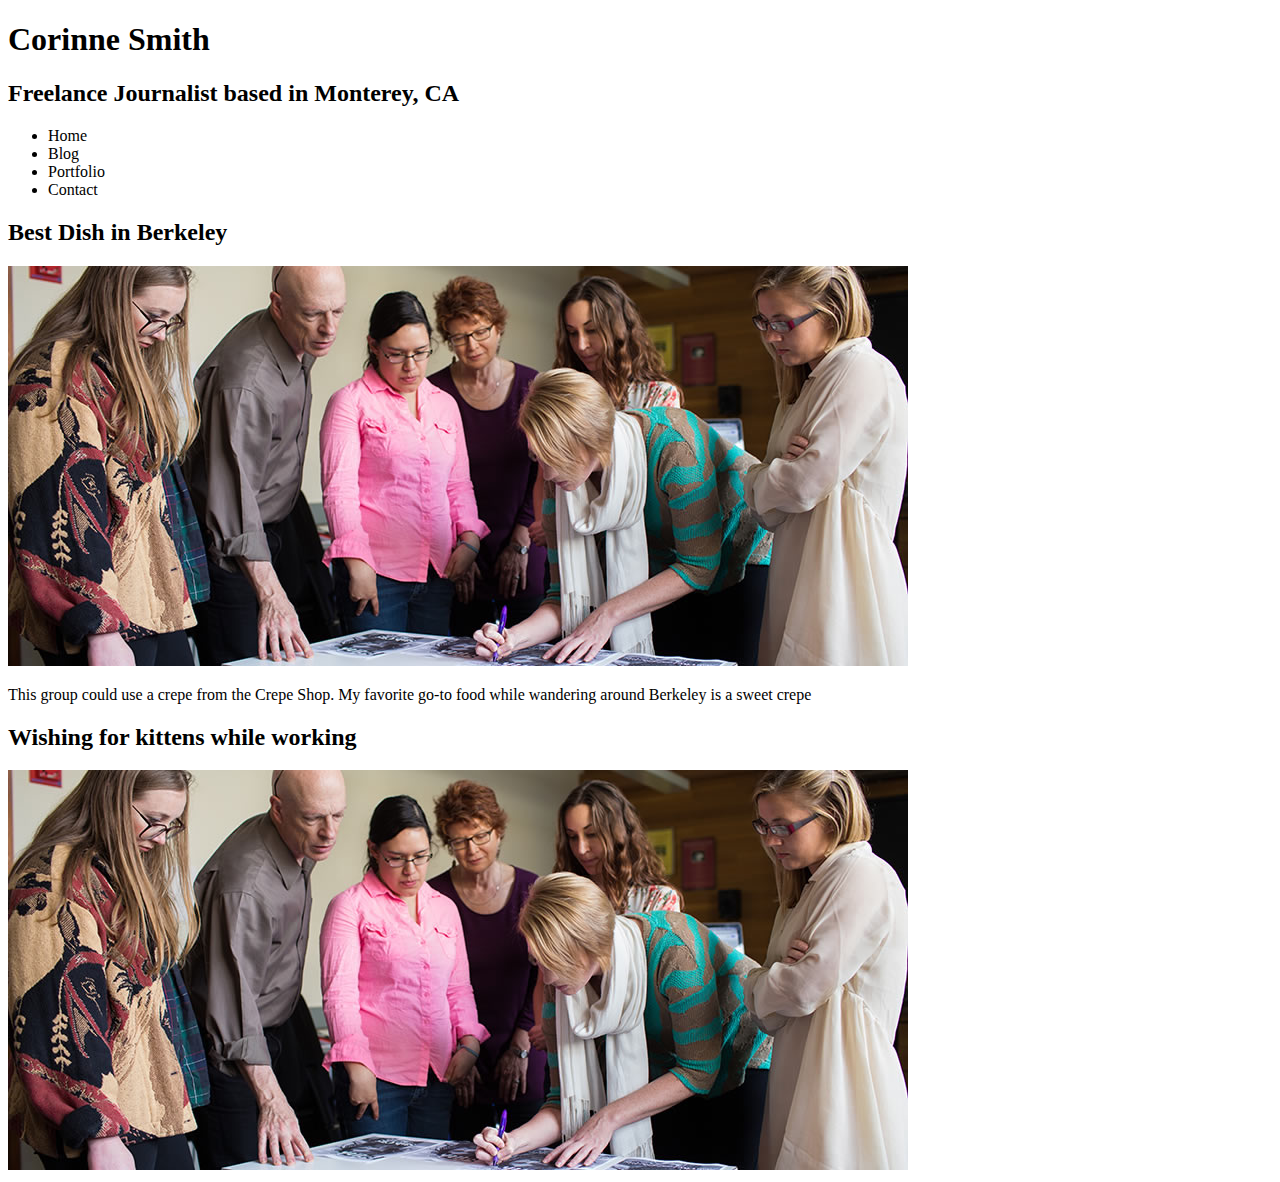
==== Index.html @ bba83484 "New project" ====
<!DOCTYPE html>
<html>
<head>
    <title> My First Webpage</title>
    <link rel="stylesheet" href="css/simple-blog.css"/>
    
    </head>
    <body>
        <header>
            <h1>Corinne Smith</h1>
            <h2> Freelance Journalist based in Monterey, CA</h2>
        </header>
        
        <nav>
            <ul>
                <li>Home</li>
                <li>Blog</li>
                <li> Portfolio</li>
                <li>Contact</li>
            </ul>
        </nav>
        
        <article>
            <h2>Best Dish in Berkeley </h2>
        <img src="people-working.jpg" alt="A picture of people working" />    
            
        <p>This group could use a crepe from the Crepe Shop. My favorite go-to food while wandering around Berkeley is a sweet crepe </p>
        </article>
        
        <article>
            <h2>Wishing for kittens while working</h2>
            <img src="people-working.jpg" />
            
        
        </article>
        

    </body>

</html>
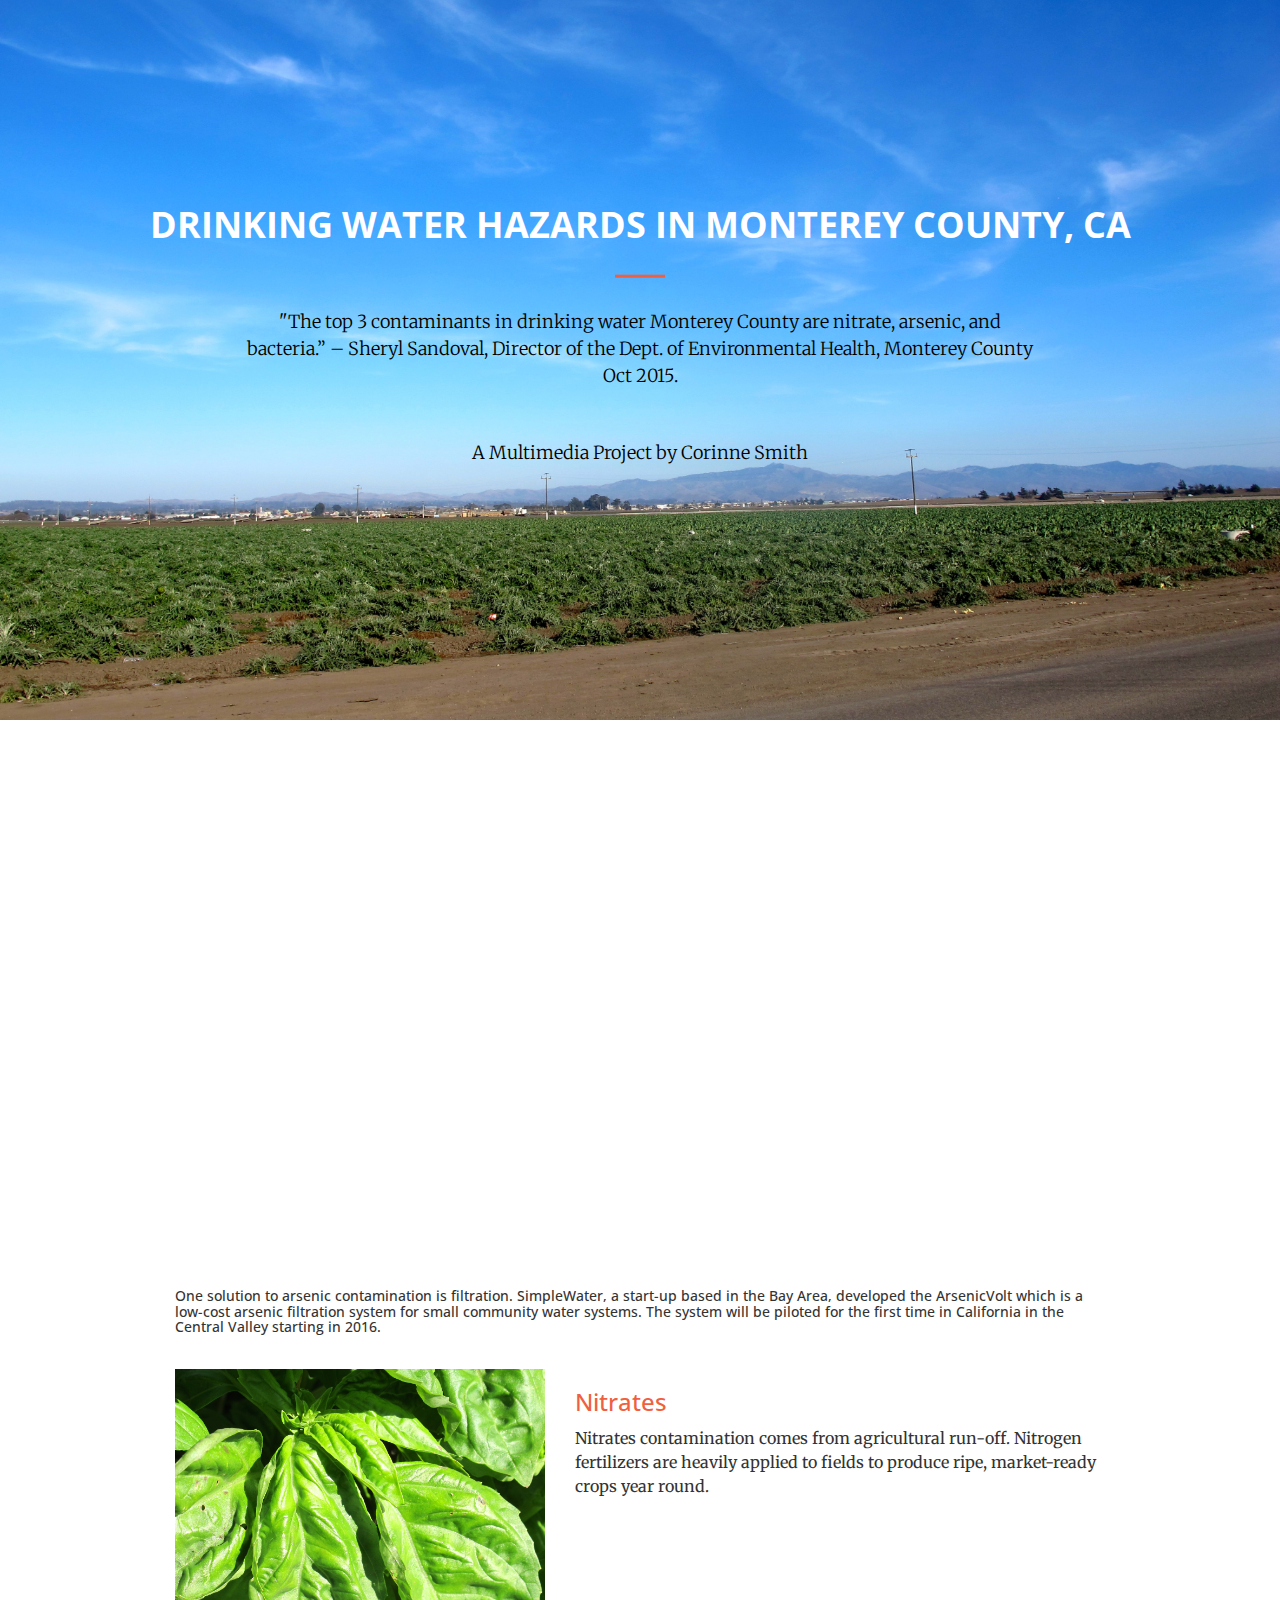
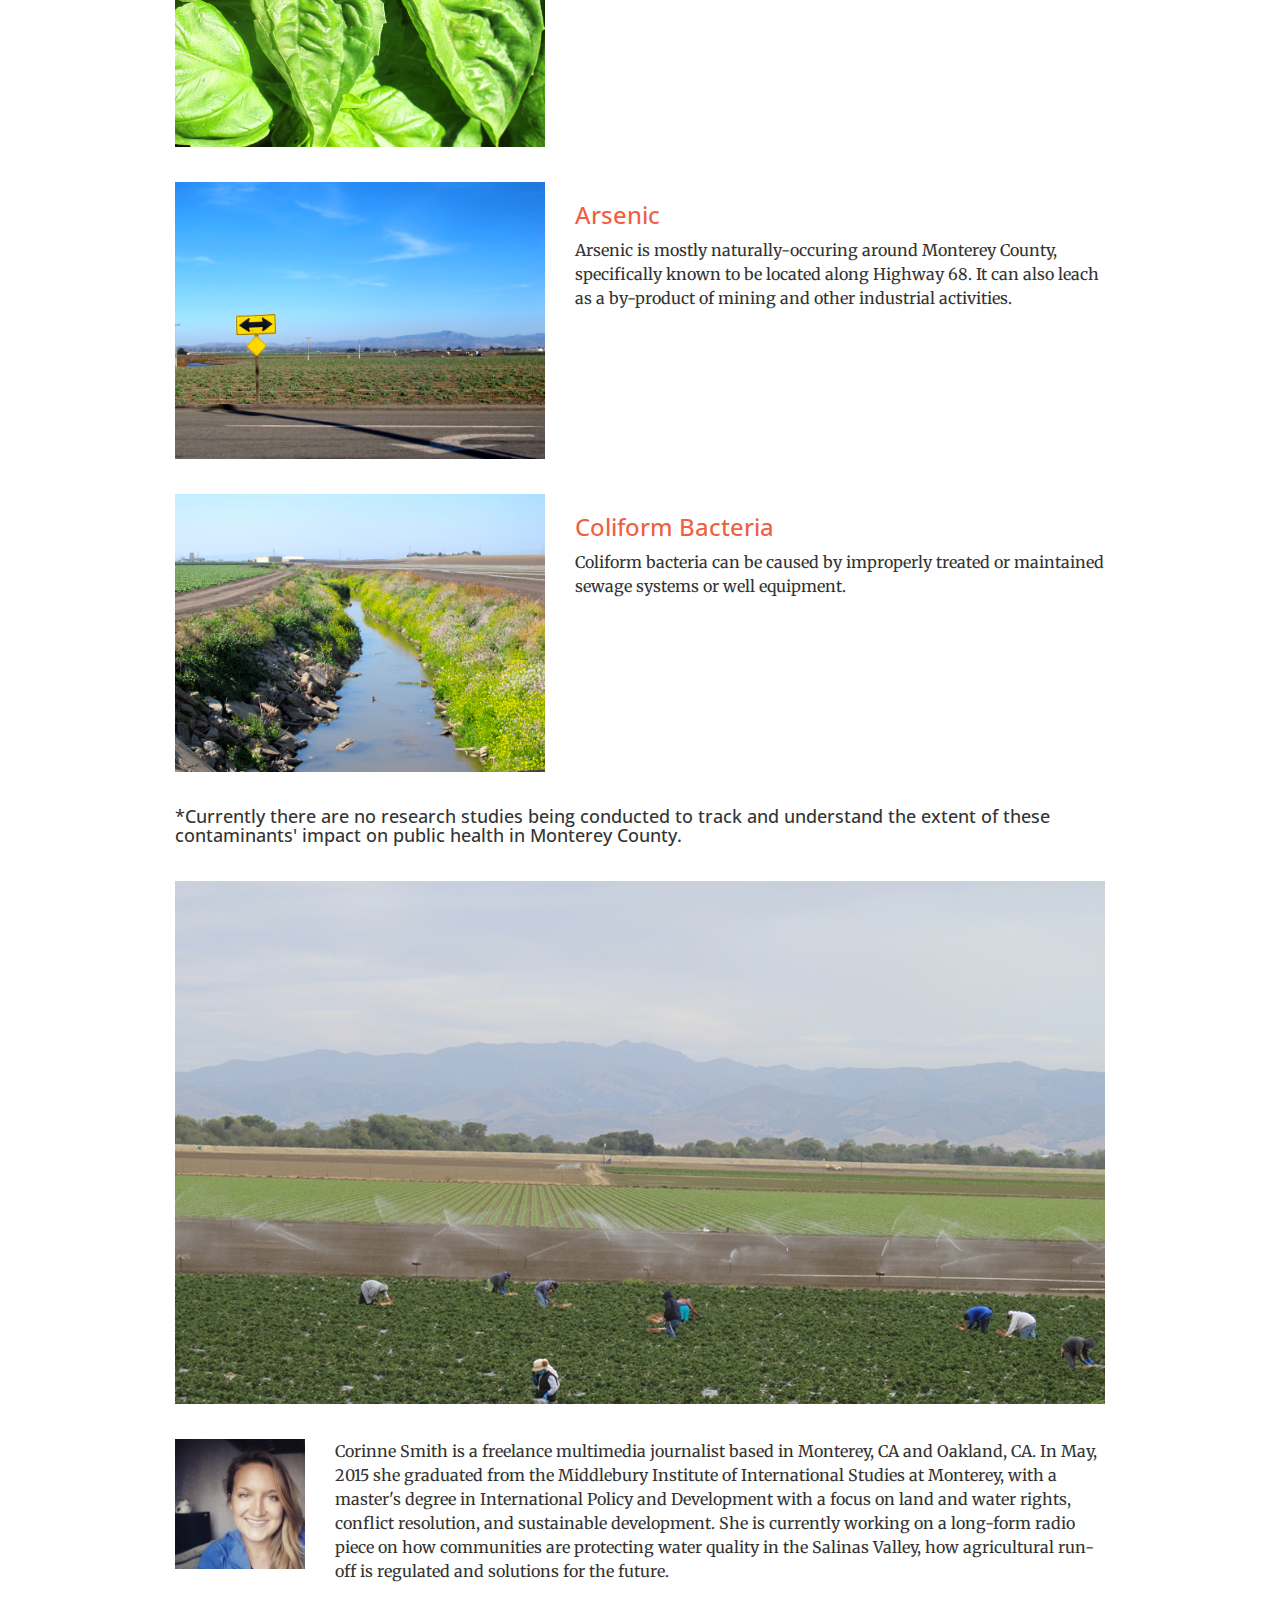
==== commit 27da13a7: "Drinking Water Project" ====
--- a/Index.html
+++ b/Index.html
@@ -1,40 +1,166 @@
 <!DOCTYPE html>
-<html>
+<html lang="en">
+
 <head>
-    <title> My First Webpage</title>
-    <link rel="stylesheet" href="css/simple-blog.css"/>
+
+    <meta charset="utf-8">
+    <meta http-equiv="X-UA-Compatible" content="IE=edge">
+    <meta name="viewport" content="width=device-width, initial-scale=1">
+    <meta name="description" content="">
+    <meta name="author" content="">
+
+    <title>Berkeley AMI Portfolio </title>
+
+    <!-- Bootstrap Core CSS -->
+    <link rel="stylesheet" href="css/bootstrap.min.css" type="text/css">
+
+    <!-- Custom Fonts -->
+    <link href='http://fonts.googleapis.com/css?family=Open+Sans:300italic,400italic,600italic,700italic,800italic,400,300,600,700,800' rel='stylesheet' type='text/css'>
+    <link href='http://fonts.googleapis.com/css?family=Merriweather:400,300,300italic,400italic,700,700italic,900,900italic' rel='stylesheet' type='text/css'>
+    <link rel="stylesheet" href="css/creative.css" type="text/css">
+
+    <style>
+        /* Your own custom CSS goes here */
+
+        header{
+            background-image: url(img/frontpagefields.JPG);  /* giant background image */
+        }
+
+        hr {
+            max-width: 50px;
+            border-color: #f05f40;
+            border-width: 3px;
+        }
+
+        .header-content-inner h1,
+        .header-content-inner p{
+            color: #fff;
+            opacity: 1;
+        }
+        .header-content-inner p{
+            color:black;
+            
+        }
+
+    </style>
+
+</head>
+
+<body>
+
+    <header>
+        <div class="header-content">
+            <div class="header-content-inner">
+                <h1>Drinking Water Hazards in Monterey County, CA</h1>
+                <hr>
+                <p>"The top 3 contaminants in drinking water Monterey County are nitrate, arsenic, and bacteria.”  – Sheryl Sandoval, Director of the Dept. of Environmental Health, Monterey County Oct 2015.</p>
+                
+    <p> A Multimedia Project by Corinne Smith </p>
+            </div>
+        </div>
+    </header>
+
+
+    <div class="container">
+
+        <!-- Project One -->
+         <div class="row">
+            <div class="col-md-12">
+                
+                 <div class="embed-responsive embed-responsive-16by9">
+                
+    <iframe width="700" height="450" src="https://www.youtube.com/embed/wsVoCRD67_8" frameborder="0" allowfullscreen></iframe>
+                </div>
+            
+<h5>One solution to arsenic contamination is filtration. SimpleWater, a start-up based in the Bay Area, developed the ArsenicVolt which is a low-cost arsenic filtration system for small community water systems. The system will be piloted for the first time in California in the Central Valley starting in 2016.</h5>                                                        
+
+        <!-- Nitrates -->
+        <div class="row">
+            <div class="col-sm-5">
+                    <!-- Embed Code Goes Below Here -->
+      
+                    <img class="img-responsive" src="img/leafynitrates.jpg" alt="">
+
+                    <!-- Embed Code Goes Above Here -->
+            </div>
+            <div class="col-md-7">
+                <h3><a href="Nitrates.html">Nitrates</a></h3>
+                
+                <p>Nitrates contamination comes from agricultural run-off. Nitrogen fertilizers are heavily applied to fields to produce ripe, market-ready crops year round. </p>
+            </div>
+        </div>
+
+<!-- Arsenic -->
+                                  
+        <div class="row">
+            <div class="col-sm-5">
     
-    </head>
-    <body>
-        <header>
-            <h1>Corinne Smith</h1>
-            <h2> Freelance Journalist based in Monterey, CA</h2>
-        </header>
+        <!-- Embed Code Goes Below Here -->
+      
+                    <img class="img-responsive" src="img/arsenic.JPG" alt="">
+
+                    <!-- Embed Code Goes Above Here -->
+            </div>
+            <div class="col-md-7">
+                                  
+                <h3><a href="Arsenic.html">Arsenic</a></h3>
+           
+                <p>Arsenic is mostly naturally-occuring around Monterey County, specifically known to be located along Highway 68. It can also leach as a by-product of mining and other industrial activities.</p>
+            </div>
+        </div>
+
+  <!-- Bacteria -->
+                                  
+        <div class="row">
+            <div class="col-sm-5">
+                    <!-- Embed Code Goes Below Here -->
+      
+                    <img class="img-responsive" src="img/canal.JPG" alt="">
+
+     <!-- Embed Code Goes Above Here -->
+                                                                                        
+            </div>
         
-        <nav>
-            <ul>
-                <li>Home</li>
-                <li>Blog</li>
-                <li> Portfolio</li>
-                <li>Contact</li>
-            </ul>
-        </nav>
+            <div class="col-md-7">
+                <h3><a href="Bacteria.html">Coliform Bacteria</a></h3>
+             
+                <p>Coliform bacteria can be caused by improperly treated or maintained sewage systems or well equipment.</p>
+            </div>
+                </div>
+                
+<h4> *Currently there are no research studies being conducted to track and understand the extent of these contaminants' impact on public health in Monterey County.</h4>                
+                
+    <div class="row">
+            <div class="col-md-12">
+                <div class="embed-responsive embed-responsive-16by9">
+                    <img src="img/Salinas-Valley-agriculture-May-2014-10.jpg">
+            
+    </div>
+                                                                                    </div>
+                                                                                        </div>
+
+                
+<div class="row">
+            <div class="col-sm-2">
+                    <!-- Embed Code Goes Below Here -->
+      
+                    <img class="img-responsive" src="img/cgs.jpg" alt="">
+
+     <!-- Embed Code Goes Above Here -->
+                                                                                        
+            </div>
         
-        <article>
-            <h2>Best Dish in Berkeley </h2>
-        <img src="people-working.jpg" alt="A picture of people working" />    
-            
-        <p>This group could use a crepe from the Crepe Shop. My favorite go-to food while wandering around Berkeley is a sweet crepe </p>
-        </article>
-        
-        <article>
-            <h2>Wishing for kittens while working</h2>
-            <img src="people-working.jpg" />
-            
-        
-        </article>
-        
+            <div class="col-sm-10">
+                
+                <p>Corinne Smith is a freelance multimedia journalist based in Monterey, CA and Oakland, CA. In May, 2015 she graduated from the Middlebury Institute of International Studies at Monterey, with a master's degree in International Policy and Development with a focus on land and water rights, conflict resolution, and sustainable development. She is currently working on a long-form radio piece on how communities are protecting water quality in the Salinas Valley, how agricultural run-off is regulated and solutions for the future.    </p>
+            </div>
+                </div>
 
-    </body>
 
-</html>+
+
+
+
+</body>
+
+</html>
--- a/css/creative.css
+++ b/css/creative.css
@@ -0,0 +1,484 @@
+/*!
+ * Start Bootstrap - Creative Bootstrap Theme (http://startbootstrap.com)
+ * Code licensed under the Apache License v2.0.
+ * For details, see http://www.apache.org/licenses/LICENSE-2.0.
+ */
+
+html,
+body {
+    width: 100%;
+    height: 100%;
+}
+
+body {
+    font-family: Merriweather,'Helvetica Neue',Arial,sans-serif;
+}
+
+hr {
+    max-width: 50px;
+    border-color: #f05f40;
+    border-width: 3px;
+}
+
+hr.light {
+    border-color: #fff;
+}
+
+a {
+    color: #f05f40;
+    -webkit-transition: all .35s;
+    -moz-transition: all .35s;
+    transition: all .35s;
+}
+
+a:hover,
+a:focus {
+    color: #eb3812;
+}
+
+h1,
+h2,
+h3,
+h4,
+h5,
+h6 {
+    font-family: 'Open Sans','Helvetica Neue',Arial,sans-serif;
+}
+
+p {
+    margin-bottom: 20px;
+    font-size: 16px;
+    line-height: 1.5;
+}
+
+.bg-primary {
+    background-color: #f05f40;
+}
+
+.bg-dark {
+    color: #fff;
+    background-color: #222;
+}
+
+.text-faded {
+    color: rgba(255,255,255,.7);
+}
+
+section {
+    padding: 100px 0;
+}
+
+aside {
+    padding: 50px 0;
+}
+
+.no-padding {
+    padding: 0;
+}
+
+.navbar-default {
+    border-color: rgba(34,34,34,.05);
+    font-family: 'Open Sans','Helvetica Neue',Arial,sans-serif;
+    background-color: #fff;
+    -webkit-transition: all .35s;
+    -moz-transition: all .35s;
+    transition: all .35s;
+}
+
+.navbar-default .navbar-header .navbar-brand {
+    text-transform: uppercase;
+    font-family: 'Open Sans','Helvetica Neue',Arial,sans-serif;
+    font-weight: 700;
+    color: #f05f40;
+}
+
+.navbar-default .navbar-header .navbar-brand:hover,
+.navbar-default .navbar-header .navbar-brand:focus {
+    color: #eb3812;
+}
+
+.navbar-default .nav > li>a,
+.navbar-default .nav>li>a:focus {
+    text-transform: uppercase;
+    font-size: 13px;
+    font-weight: 700;
+    color: #222;
+}
+
+.navbar-default .nav > li>a:hover,
+.navbar-default .nav>li>a:focus:hover {
+    color: #f05f40;
+}
+
+.navbar-default .nav > li.active>a,
+.navbar-default .nav>li.active>a:focus {
+    color: #f05f40!important;
+    background-color: transparent;
+}
+
+.navbar-default .nav > li.active>a:hover,
+.navbar-default .nav>li.active>a:focus:hover {
+    background-color: transparent;
+}
+
+@media(min-width:768px) {
+    .navbar-default {
+        border-color: rgba(255,255,255,.3);
+        background-color: transparent;
+    }
+
+    .navbar-default .navbar-header .navbar-brand {
+        color: rgba(255,255,255,.7);
+    }
+
+    .navbar-default .navbar-header .navbar-brand:hover,
+    .navbar-default .navbar-header .navbar-brand:focus {
+        color: #fff;
+    }
+
+    .navbar-default .nav > li>a,
+    .navbar-default .nav>li>a:focus {
+        color: rgba(255,255,255,.7);
+    }
+
+    .navbar-default .nav > li>a:hover,
+    .navbar-default .nav>li>a:focus:hover {
+        color: #fff;
+    }
+
+    .navbar-default.affix {
+        border-color: rgba(34,34,34,.05);
+        background-color: #fff;
+    }
+
+    .navbar-default.affix .navbar-header .navbar-brand {
+        font-size: 14px;
+        color: #f05f40;
+    }
+
+    .navbar-default.affix .navbar-header .navbar-brand:hover,
+    .navbar-default.affix .navbar-header .navbar-brand:focus {
+        color: #eb3812;
+    }
+
+    .navbar-default.affix .nav > li>a,
+    .navbar-default.affix .nav>li>a:focus {
+        color: #222;
+    }
+
+    .navbar-default.affix .nav > li>a:hover,
+    .navbar-default.affix .nav>li>a:focus:hover {
+        color: #f05f40;
+    }
+}
+
+header {
+    position: relative;
+    width: 100%;
+    min-height: auto;
+    text-align: center;
+    color: #fff;
+    background-position: center;
+    -webkit-background-size: cover;
+    -moz-background-size: cover;
+    background-size: cover;
+    -o-background-size: cover;
+}
+
+header .header-content {
+    position: relative;
+    width: 100%;
+    padding: 100px 15px;
+    text-align: center;
+}
+
+header .header-content .header-content-inner h1 {
+    margin-top: 0;
+    margin-bottom: 0;
+    text-transform: uppercase;
+    font-weight: 700;
+}
+
+header .header-content .header-content-inner hr {
+    margin: 30px auto;
+}
+
+header .header-content .header-content-inner p {
+    margin-bottom: 50px;
+    font-size: 16px;
+    font-weight: 300;
+    color: black;
+}
+
+@media(min-width:768px) {
+    header {
+        min-height: 80%;
+    }
+
+    header .header-content {
+        position: absolute;
+        top: 50%;
+        padding: 0 50px;
+        -webkit-transform: translateY(-50%);
+        -ms-transform: translateY(-50%);
+        transform: translateY(-50%);
+    }
+
+    header .header-content .header-content-inner {
+        margin-right: auto;
+        margin-left: auto;
+        max-width: 1000px;
+    }
+
+    header .header-content .header-content-inner p {
+        margin-right: auto;
+        margin-left: auto;
+        max-width: 80%;
+        font-size: 18px;
+    }
+}
+
+.section-heading {
+    margin-top: 0;
+}
+
+.service-box {
+    margin: 50px auto 0;
+    max-width: 400px;
+}
+
+@media(min-width:992px) {
+    .service-box {
+        margin: 20px auto 0;
+    }
+}
+
+.service-box p {
+    margin-bottom: 0;
+}
+
+.portfolio-box {
+    display: block;
+    position: relative;
+    margin: 0 auto;
+    max-width: 650px;
+}
+
+.portfolio-box .portfolio-box-caption {
+    display: block;
+    position: absolute;
+    bottom: 0;
+    width: 100%;
+    height: 100%;
+    text-align: center;
+    color: #fff;
+    opacity: 0;
+    background: rgba(240,95,64,.9);
+    -webkit-transition: all .35s;
+    -moz-transition: all .35s;
+    transition: all .35s;
+}
+
+.portfolio-box .portfolio-box-caption .portfolio-box-caption-content {
+    position: absolute;
+    top: 50%;
+    width: 100%;
+    text-align: center;
+    transform: translateY(-50%);
+}
+
+.portfolio-box .portfolio-box-caption .portfolio-box-caption-content .project-category,
+.portfolio-box .portfolio-box-caption .portfolio-box-caption-content .project-name {
+    padding: 0 15px;
+    font-family: 'Open Sans','Helvetica Neue',Arial,sans-serif;
+}
+
+.portfolio-box .portfolio-box-caption .portfolio-box-caption-content .project-category {
+    text-transform: uppercase;
+    font-size: 14px;
+    font-weight: 600;
+}
+
+.portfolio-box .portfolio-box-caption .portfolio-box-caption-content .project-name {
+    font-size: 18px;
+}
+
+.portfolio-box:hover .portfolio-box-caption {
+    opacity: 1;
+}
+
+@media(min-width:768px) {
+    .portfolio-box .portfolio-box-caption .portfolio-box-caption-content .project-category {
+        font-size: 16px;
+    }
+
+    .portfolio-box .portfolio-box-caption .portfolio-box-caption-content .project-name {
+        font-size: 22px;
+    }
+}
+
+.call-to-action h2 {
+    margin: 0 auto 20px;
+}
+
+.text-primary {
+    color: #f05f40;
+}
+
+.no-gutter > [class*=col-] {
+    padding-right: 0;
+    padding-left: 0;
+}
+
+.btn-default {
+    border-color: #fff;
+    color: #222;
+    background-color: #fff;
+    -webkit-transition: all .35s;
+    -moz-transition: all .35s;
+    transition: all .35s;
+}
+
+.btn-default:hover,
+.btn-default:focus,
+.btn-default.focus,
+.btn-default:active,
+.btn-default.active,
+.open > .dropdown-toggle.btn-default {
+    border-color: #ededed;
+    color: #222;
+    background-color: #f2f2f2;
+}
+
+.btn-default:active,
+.btn-default.active,
+.open > .dropdown-toggle.btn-default {
+    background-image: none;
+}
+
+.btn-default.disabled,
+.btn-default[disabled],
+fieldset[disabled] .btn-default,
+.btn-default.disabled:hover,
+.btn-default[disabled]:hover,
+fieldset[disabled] .btn-default:hover,
+.btn-default.disabled:focus,
+.btn-default[disabled]:focus,
+fieldset[disabled] .btn-default:focus,
+.btn-default.disabled.focus,
+.btn-default[disabled].focus,
+fieldset[disabled] .btn-default.focus,
+.btn-default.disabled:active,
+.btn-default[disabled]:active,
+fieldset[disabled] .btn-default:active,
+.btn-default.disabled.active,
+.btn-default[disabled].active,
+fieldset[disabled] .btn-default.active {
+    border-color: #fff;
+    background-color: #fff;
+}
+
+.btn-default .badge {
+    color: #fff;
+    background-color: #222;
+}
+
+.btn-primary {
+    border-color: #f05f40;
+    color: #fff;
+    background-color: #f05f40;
+    -webkit-transition: all .35s;
+    -moz-transition: all .35s;
+    transition: all .35s;
+}
+
+.btn-primary:hover,
+.btn-primary:focus,
+.btn-primary.focus,
+.btn-primary:active,
+.btn-primary.active,
+.open > .dropdown-toggle.btn-primary {
+/*    border-color: #ed431f;
+    color: #fff;
+    background-color: #ee4b28;*/
+}
+
+.btn-primary:active,
+.btn-primary.active,
+.open > .dropdown-toggle.btn-primary {
+    background-image: none;
+}
+
+.btn-primary.disabled,
+.btn-primary[disabled],
+fieldset[disabled] .btn-primary,
+.btn-primary.disabled:hover,
+.btn-primary[disabled]:hover,
+fieldset[disabled] .btn-primary:hover,
+.btn-primary.disabled:focus,
+.btn-primary[disabled]:focus,
+fieldset[disabled] .btn-primary:focus,
+.btn-primary.disabled.focus,
+.btn-primary[disabled].focus,
+fieldset[disabled] .btn-primary.focus,
+.btn-primary.disabled:active,
+.btn-primary[disabled]:active,
+fieldset[disabled] .btn-primary:active,
+.btn-primary.disabled.active,
+.btn-primary[disabled].active,
+fieldset[disabled] .btn-primary.active {
+/*    border-color: #f05f40;
+    background-color: #f05f40;*/
+}
+
+.btn-primary .badge {
+    color: #f05f40;
+    background-color: #fff;
+}
+
+.btn {
+    border: 0;
+    border-radius: 300px;
+    text-transform: uppercase;
+    font-family: 'Open Sans','Helvetica Neue',Arial,sans-serif;
+    font-weight: 700;
+}
+
+.btn-xl {
+    padding: 15px 30px;
+}
+
+::-moz-selection {
+    text-shadow: none;
+    color: #fff;
+    background: #222;
+}
+
+::selection {
+    text-shadow: none;
+    color: #fff;
+    background: #222;
+}
+
+img::selection {
+    color: #fff;
+    background: 0 0;
+}
+
+img::-moz-selection {
+    color: #fff;
+    background: 0 0;
+}
+
+body {
+    webkit-tap-highlight-color: #222;
+}
+
+.container{
+    max-width:960px;
+}
+
+.row{
+    margin-top:35px;
+    margin-bottom:35px;
+}
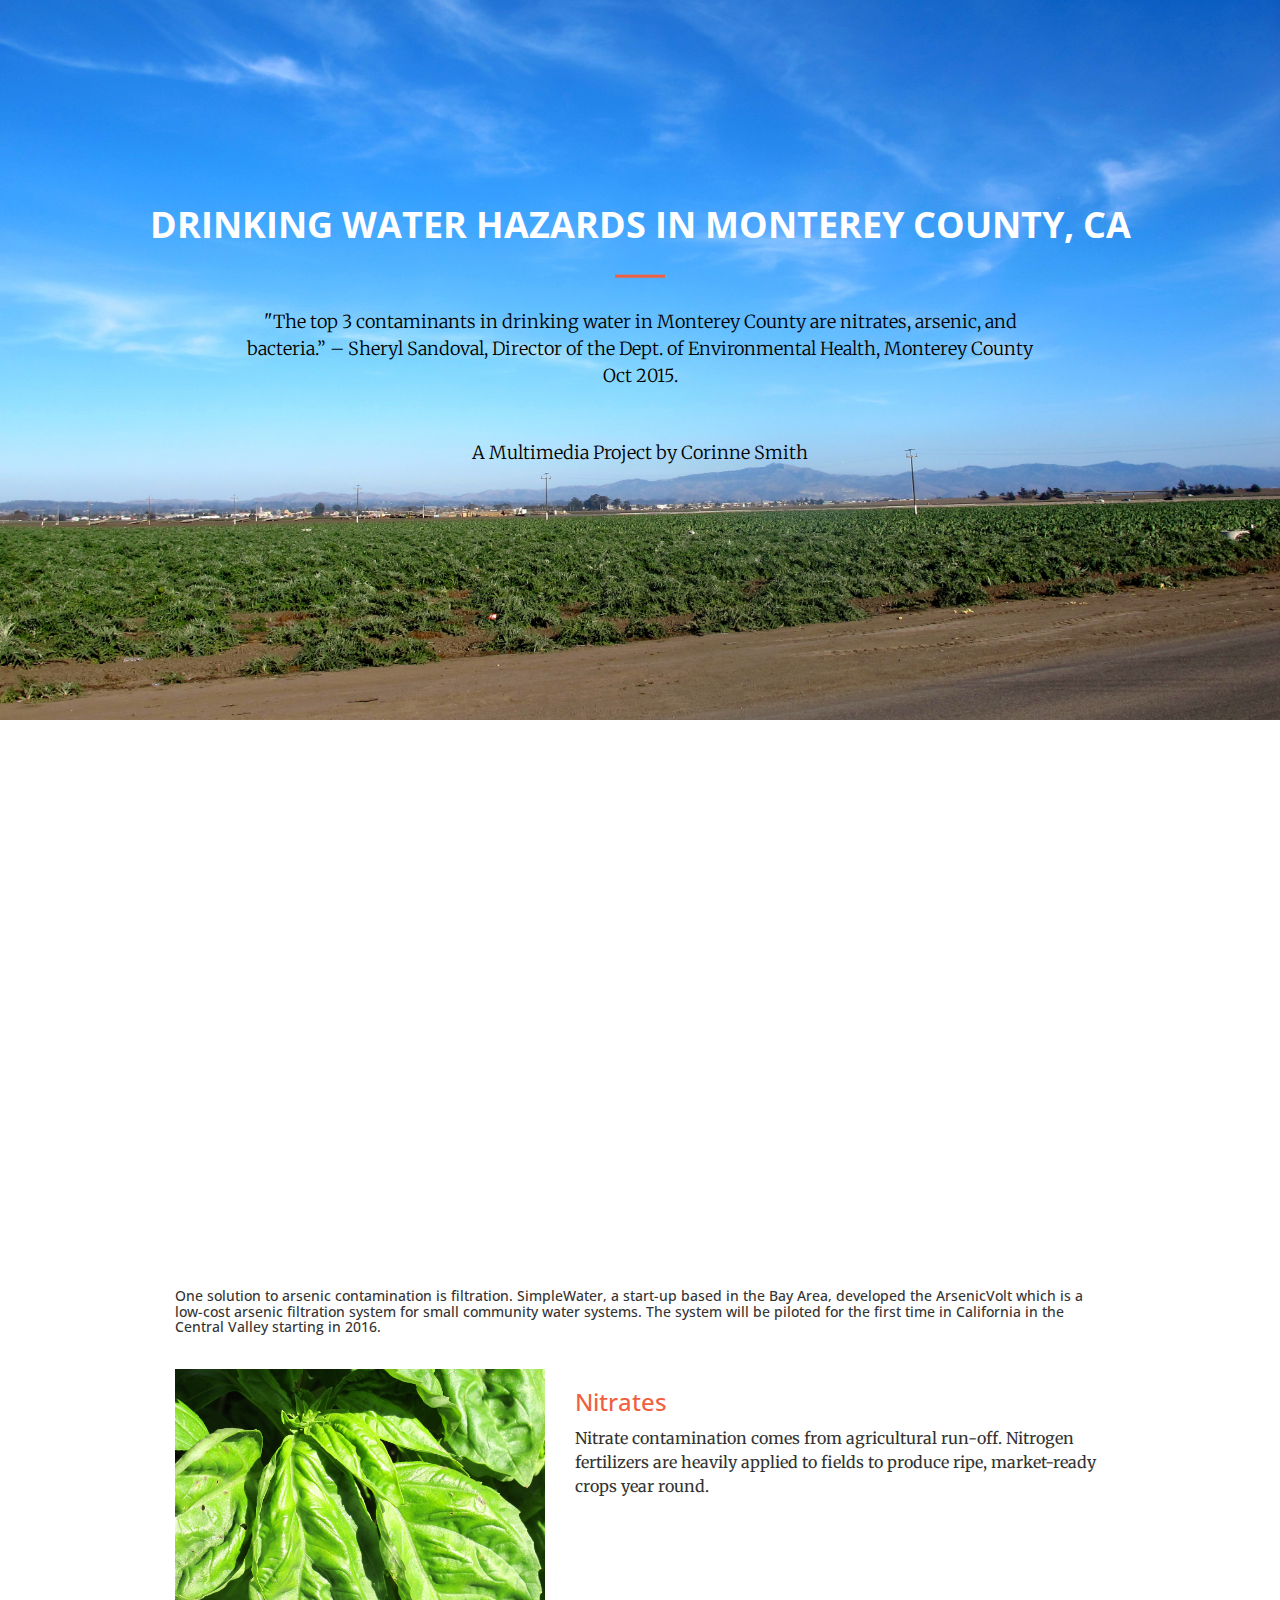
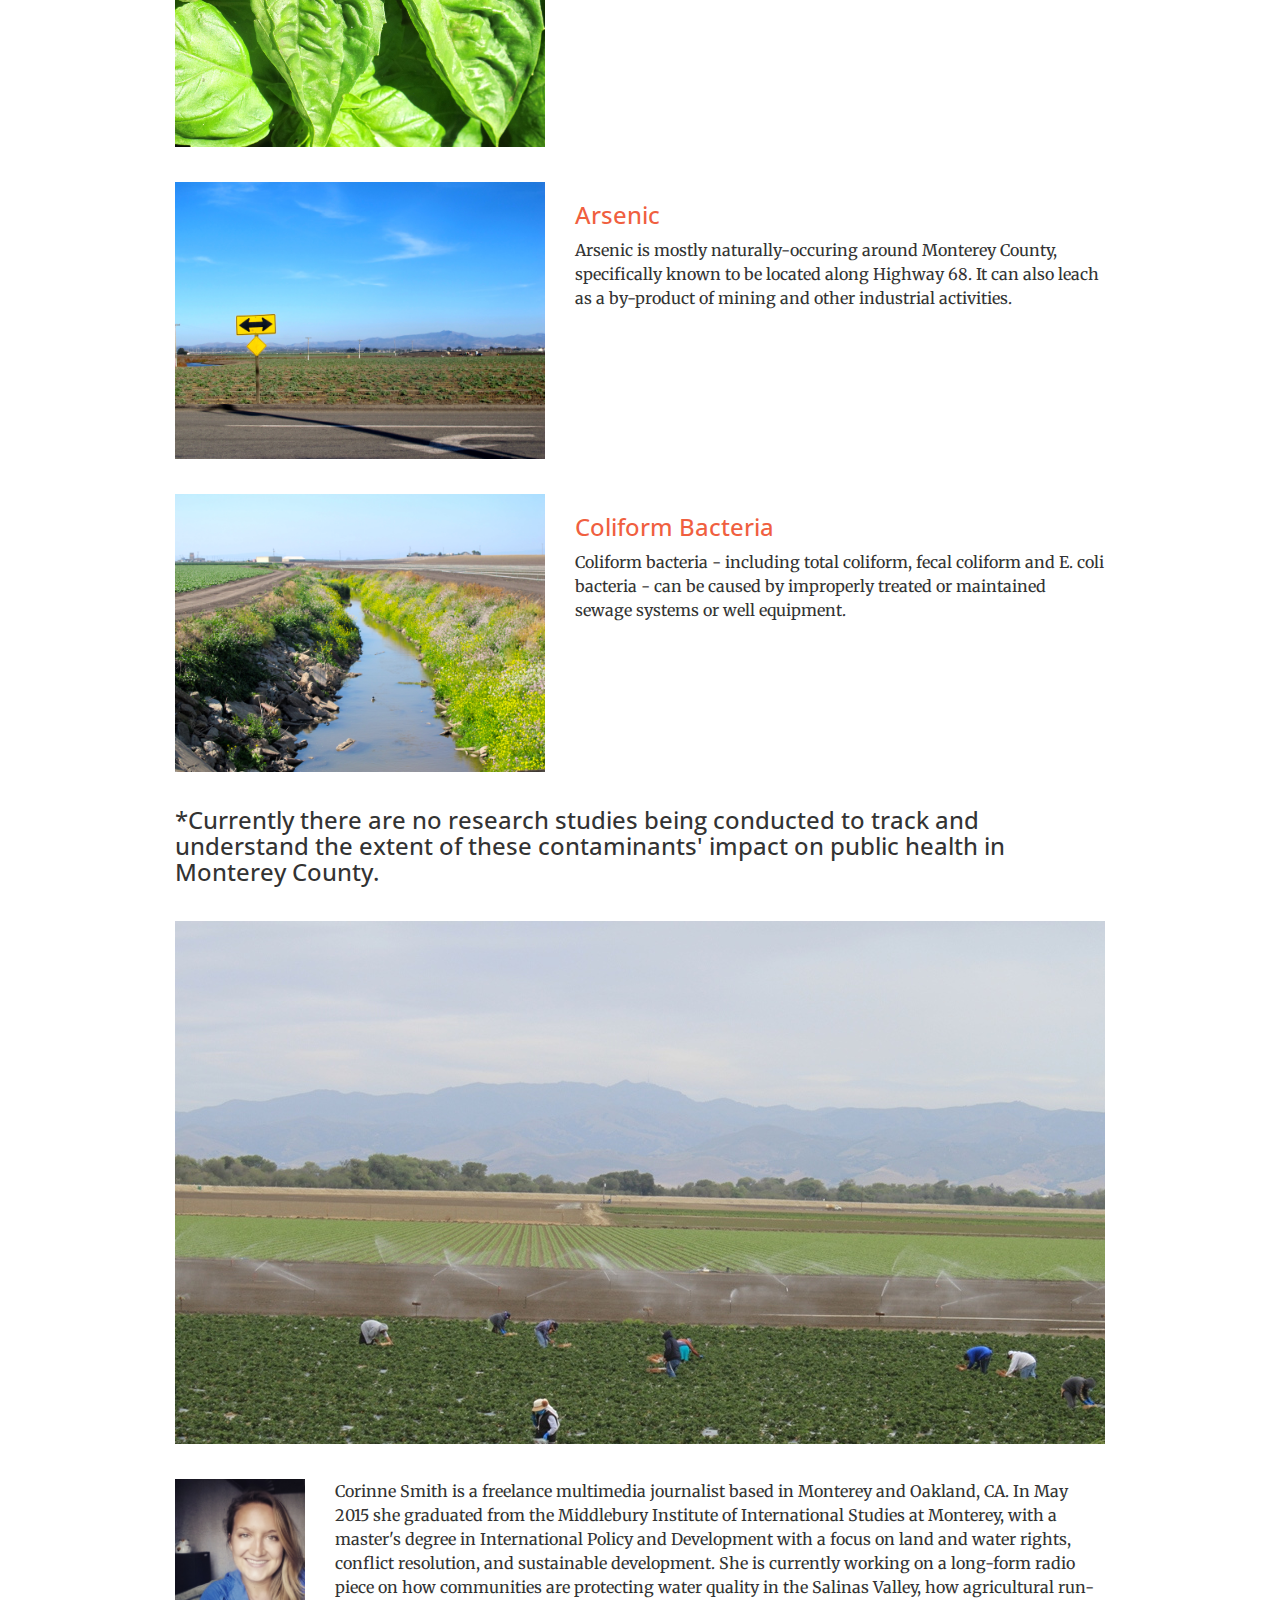
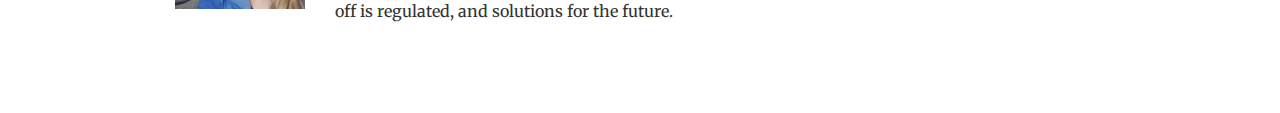
==== commit d160a840: "My Portfolio" ====
--- a/Index.html
+++ b/Index.html
@@ -53,7 +53,7 @@
             <div class="header-content-inner">
                 <h1>Drinking Water Hazards in Monterey County, CA</h1>
                 <hr>
-                <p>"The top 3 contaminants in drinking water Monterey County are nitrate, arsenic, and bacteria.”  – Sheryl Sandoval, Director of the Dept. of Environmental Health, Monterey County Oct 2015.</p>
+                <p>"The top 3 contaminants in drinking water in Monterey County are nitrates, arsenic, and bacteria.”  – Sheryl Sandoval, Director of the Dept. of Environmental Health, Monterey County Oct 2015.</p>
                 
     <p> A Multimedia Project by Corinne Smith </p>
             </div>
@@ -86,7 +86,7 @@
             <div class="col-md-7">
                 <h3><a href="Nitrates.html">Nitrates</a></h3>
                 
-                <p>Nitrates contamination comes from agricultural run-off. Nitrogen fertilizers are heavily applied to fields to produce ripe, market-ready crops year round. </p>
+                <p>Nitrate contamination comes from agricultural run-off. Nitrogen fertilizers are heavily applied to fields to produce ripe, market-ready crops year round. </p>
             </div>
         </div>
 
@@ -124,11 +124,11 @@
             <div class="col-md-7">
                 <h3><a href="Bacteria.html">Coliform Bacteria</a></h3>
              
-                <p>Coliform bacteria can be caused by improperly treated or maintained sewage systems or well equipment.</p>
+                <p>Coliform bacteria - including total coliform, fecal coliform and E. coli bacteria - can be caused by improperly treated or maintained sewage systems or well equipment.</p>
             </div>
                 </div>
                 
-<h4> *Currently there are no research studies being conducted to track and understand the extent of these contaminants' impact on public health in Monterey County.</h4>                
+<h3> *Currently there are no research studies being conducted to track and understand the extent of these contaminants' impact on public health in Monterey County.</h3>                
                 
     <div class="row">
             <div class="col-md-12">
@@ -152,7 +152,7 @@
         
             <div class="col-sm-10">
                 
-                <p>Corinne Smith is a freelance multimedia journalist based in Monterey, CA and Oakland, CA. In May, 2015 she graduated from the Middlebury Institute of International Studies at Monterey, with a master's degree in International Policy and Development with a focus on land and water rights, conflict resolution, and sustainable development. She is currently working on a long-form radio piece on how communities are protecting water quality in the Salinas Valley, how agricultural run-off is regulated and solutions for the future.    </p>
+                <p>Corinne Smith is a freelance multimedia journalist based in Monterey and Oakland, CA. In May 2015 she graduated from the Middlebury Institute of International Studies at Monterey, with a master's degree in International Policy and Development with a focus on land and water rights, conflict resolution, and sustainable development. She is currently working on a long-form radio piece on how communities are protecting water quality in the Salinas Valley, how agricultural run-off is regulated, and solutions for the future.    </p>
             </div>
                 </div>
 
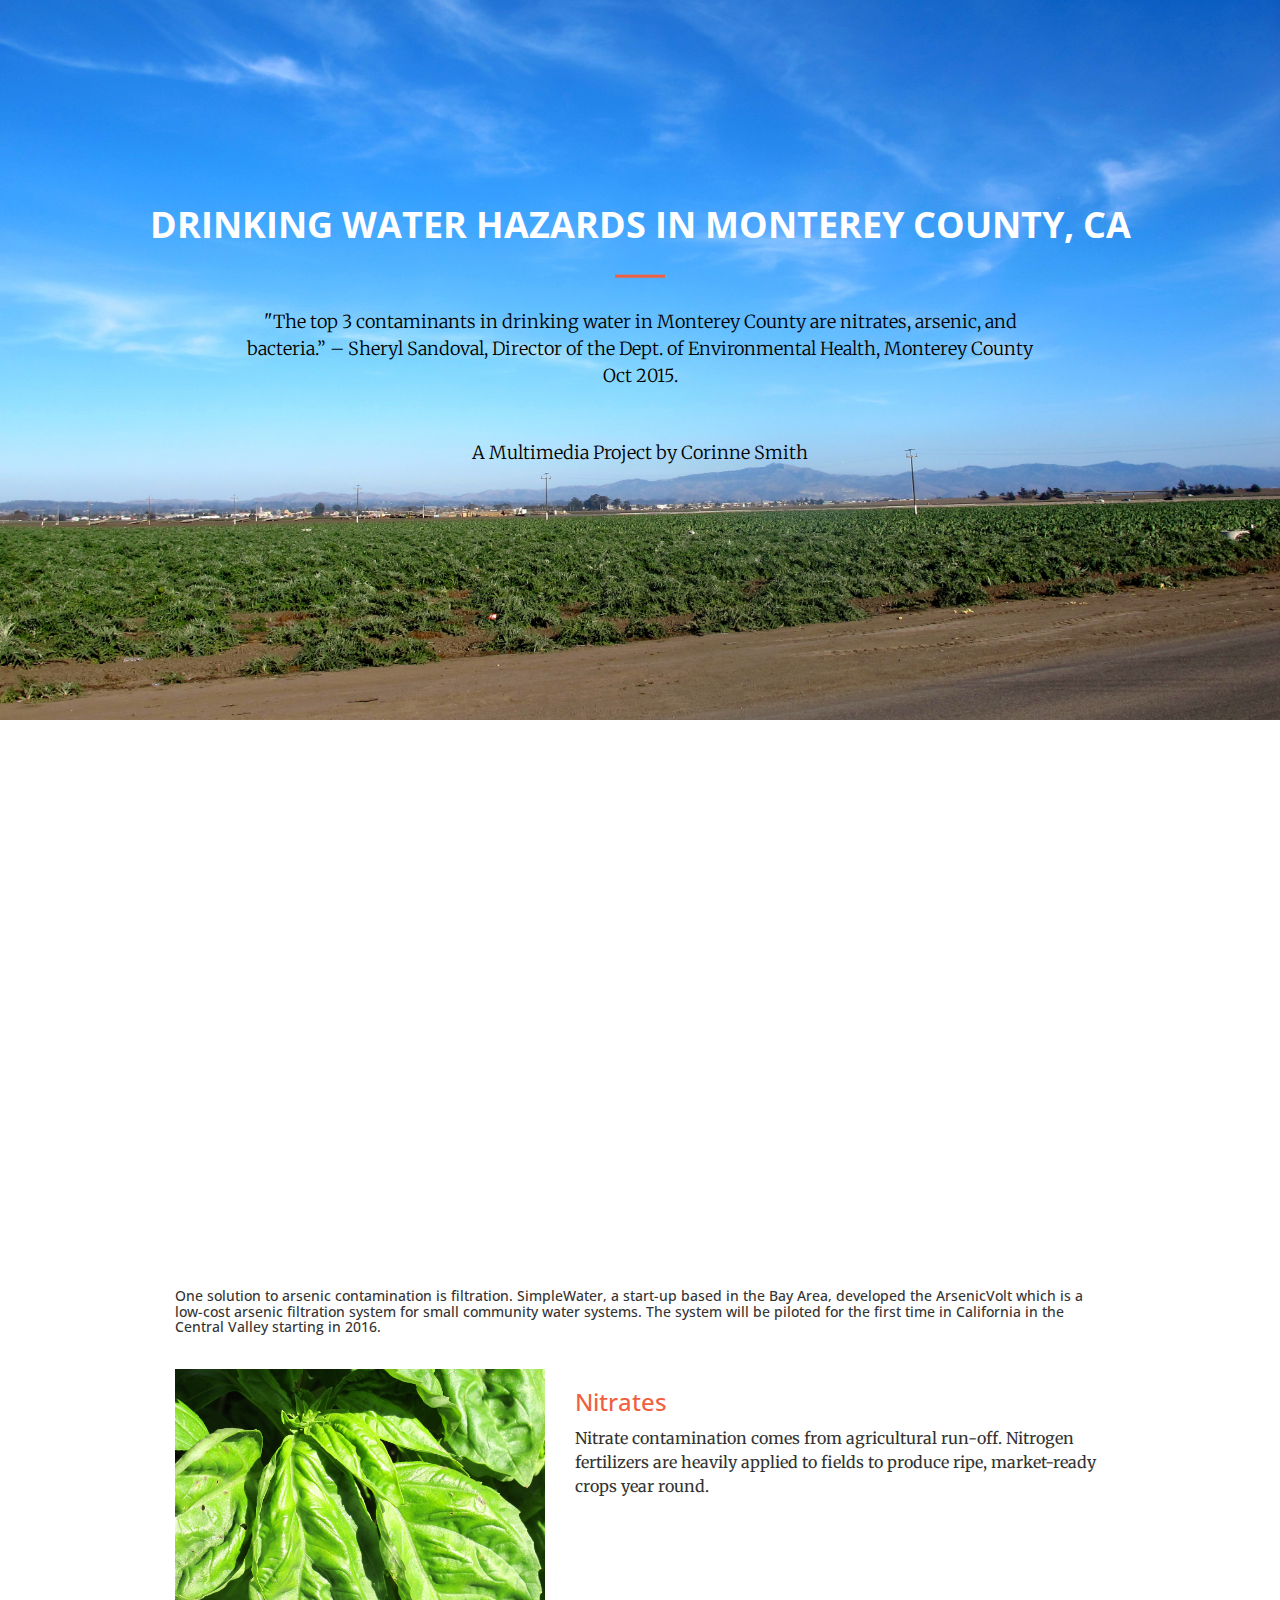
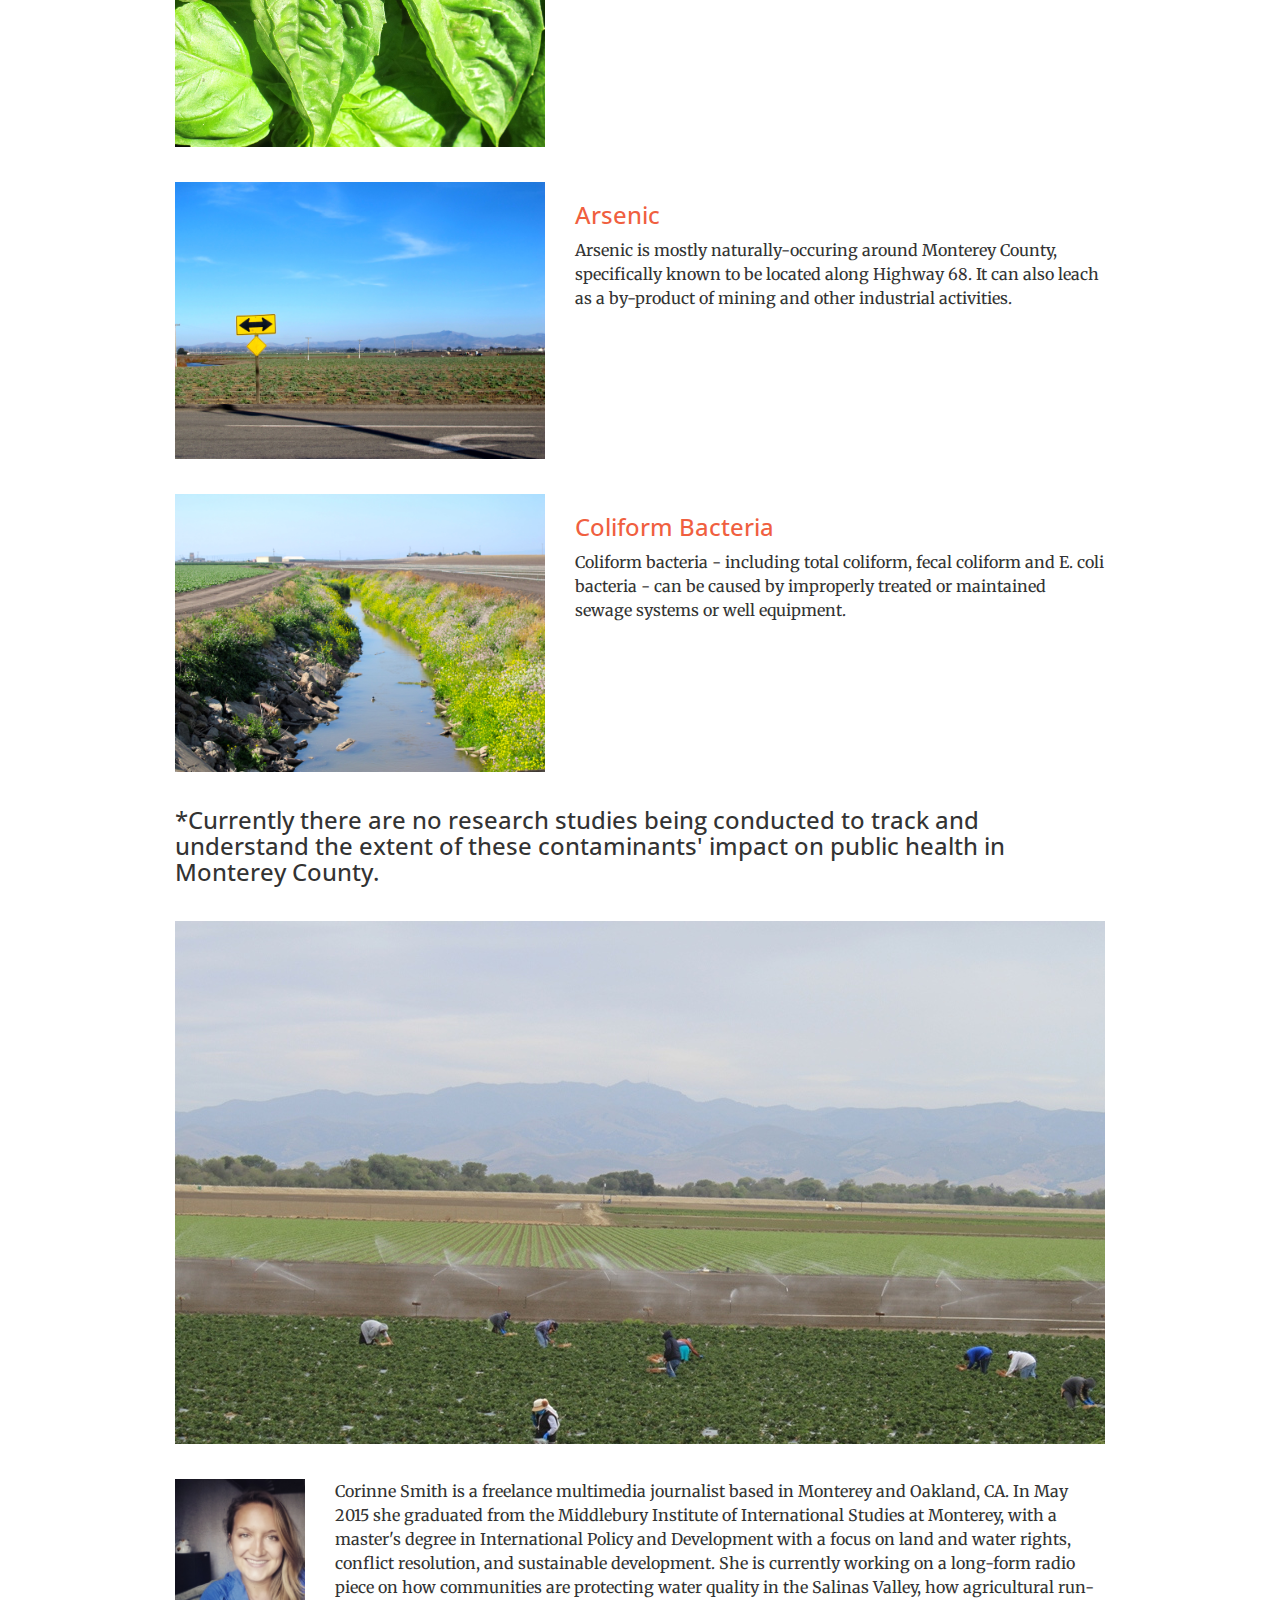
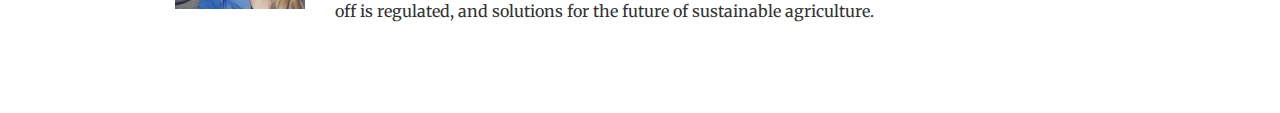
==== commit 445de5d8: "My Portfolio" ====
--- a/Index.html
+++ b/Index.html
@@ -152,7 +152,7 @@
         
             <div class="col-sm-10">
                 
-                <p>Corinne Smith is a freelance multimedia journalist based in Monterey and Oakland, CA. In May 2015 she graduated from the Middlebury Institute of International Studies at Monterey, with a master's degree in International Policy and Development with a focus on land and water rights, conflict resolution, and sustainable development. She is currently working on a long-form radio piece on how communities are protecting water quality in the Salinas Valley, how agricultural run-off is regulated, and solutions for the future.    </p>
+                <p>Corinne Smith is a freelance multimedia journalist based in Monterey and Oakland, CA. In May 2015 she graduated from the Middlebury Institute of International Studies at Monterey, with a master's degree in International Policy and Development with a focus on land and water rights, conflict resolution, and sustainable development. She is currently working on a long-form radio piece on how communities are protecting water quality in the Salinas Valley, how agricultural run-off is regulated, and solutions for the future of sustainable agriculture.    </p>
             </div>
                 </div>
 
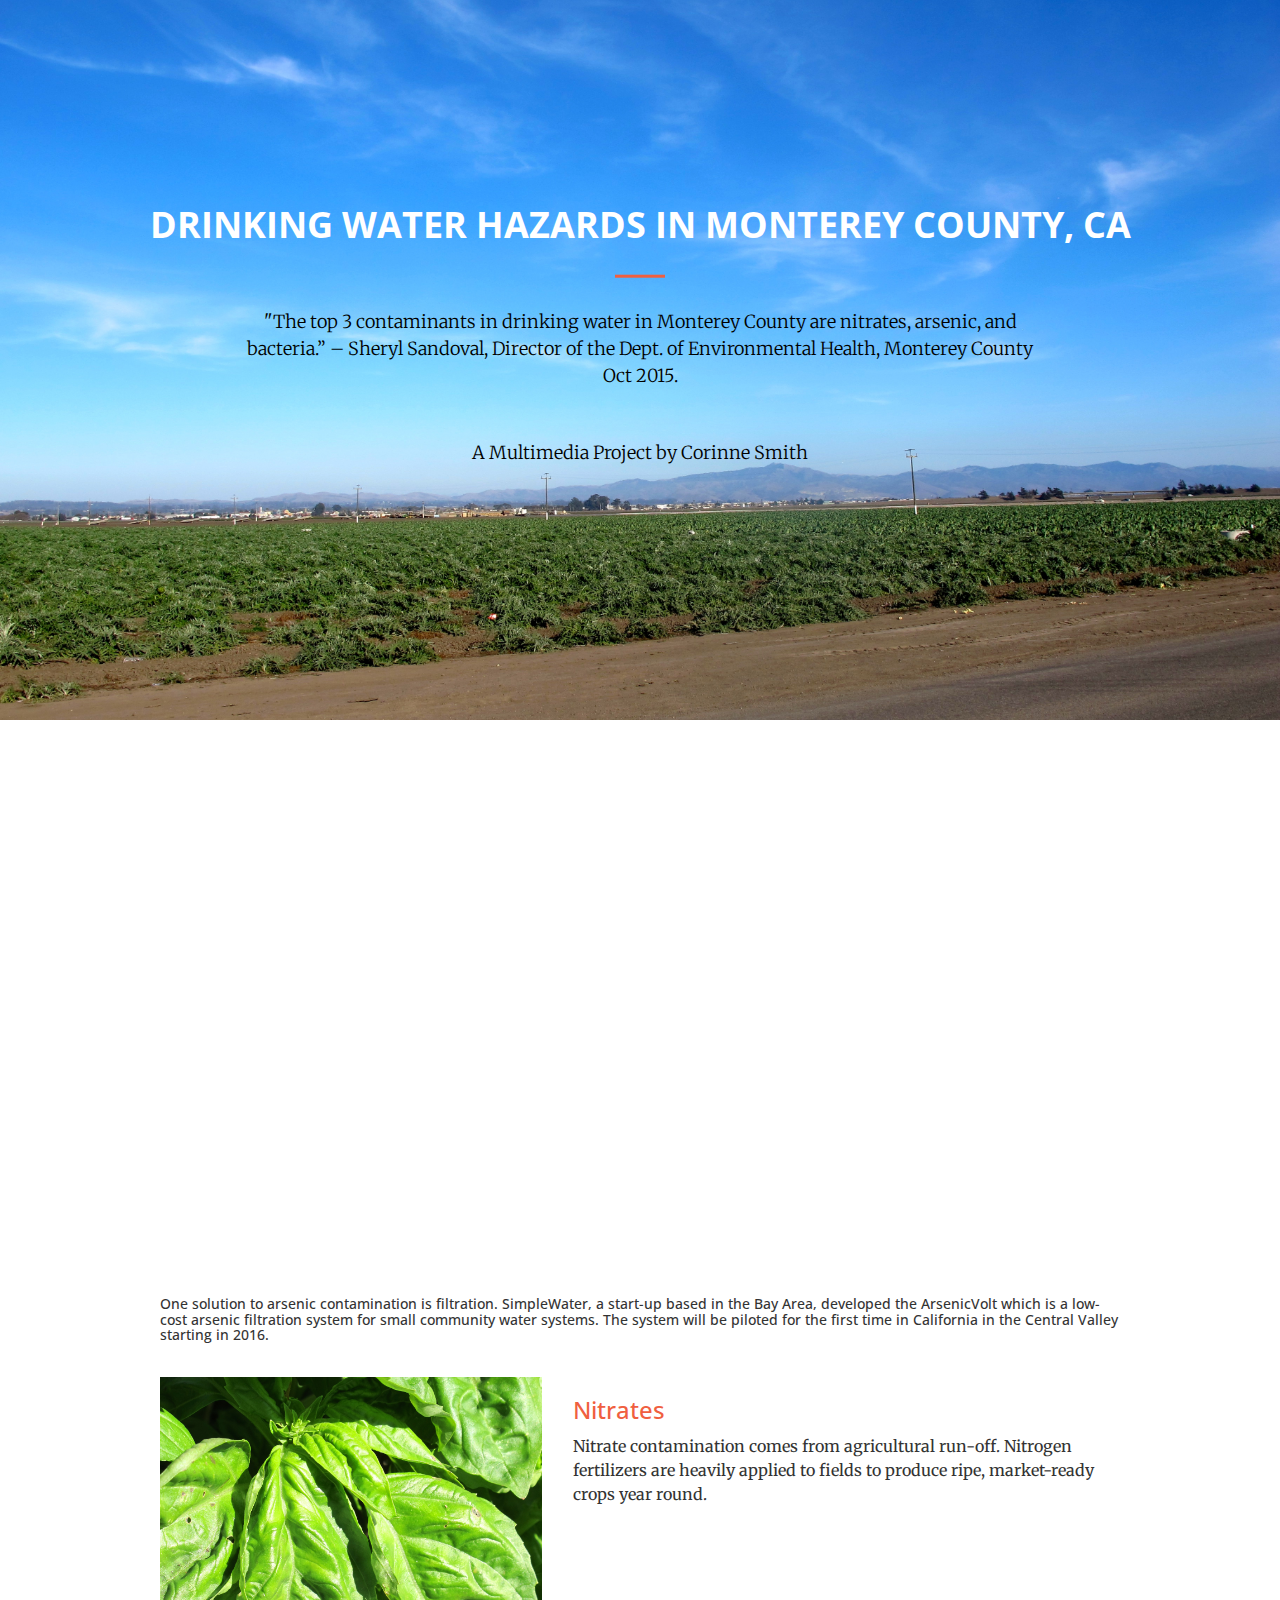
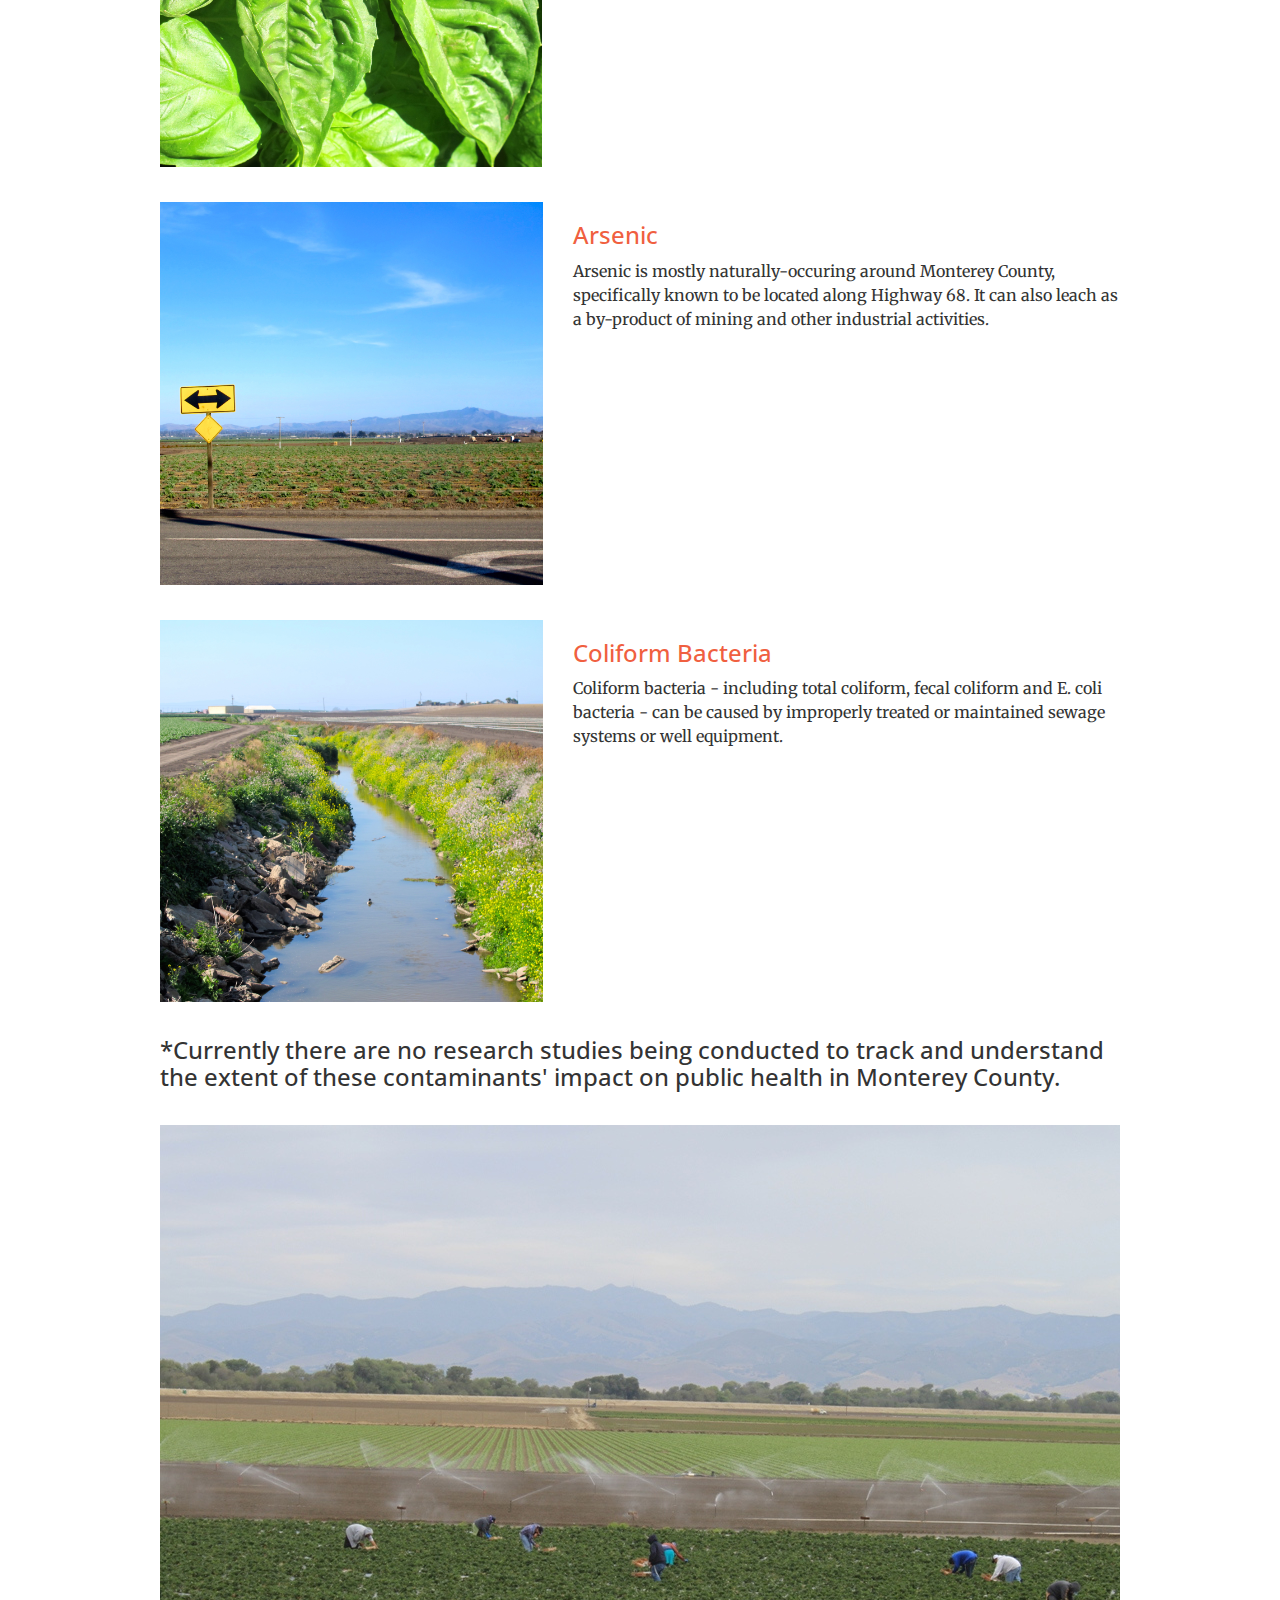
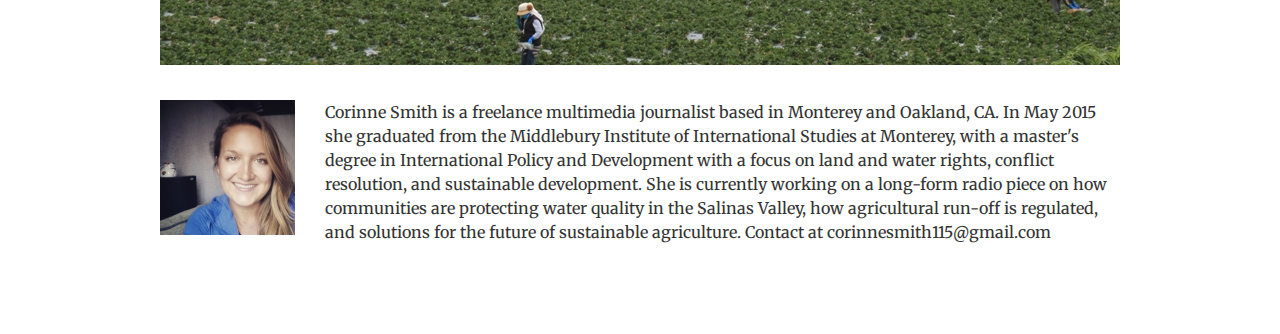
==== commit 4975c51c: "My Portfolio" ====
--- a/Index.html
+++ b/Index.html
@@ -25,7 +25,7 @@
         header{
             background-image: url(img/frontpagefields.JPG);  /* giant background image */
         }
-
+        
         hr {
             max-width: 50px;
             border-color: #f05f40;
@@ -41,6 +41,13 @@
             color:black;
             
         }
+        
+        .spacer {
+margin-top:35px;
+
+}
+        
+        
 
     </style>
 
@@ -56,21 +63,27 @@
                 <p>"The top 3 contaminants in drinking water in Monterey County are nitrates, arsenic, and bacteria.”  – Sheryl Sandoval, Director of the Dept. of Environmental Health, Monterey County Oct 2015.</p>
                 
     <p> A Multimedia Project by Corinne Smith </p>
+                
             </div>
         </div>
     </header>
-
+    
 
     <div class="container">
-
+        
         <!-- Project One -->
          <div class="row">
+             <div class="col-sm-12 spacer">
+             
             <div class="col-md-12">
                 
                  <div class="embed-responsive embed-responsive-16by9">
                 
     <iframe width="700" height="450" src="https://www.youtube.com/embed/wsVoCRD67_8" frameborder="0" allowfullscreen></iframe>
+                     
                 </div>
+                </div>
+             </div>
             
 <h5>One solution to arsenic contamination is filtration. SimpleWater, a start-up based in the Bay Area, developed the ArsenicVolt which is a low-cost arsenic filtration system for small community water systems. The system will be piloted for the first time in California in the Central Valley starting in 2016.</h5>                                                        
 
@@ -79,7 +92,7 @@
             <div class="col-sm-5">
                     <!-- Embed Code Goes Below Here -->
       
-                    <img class="img-responsive" src="img/leafynitrates.jpg" alt="">
+                <a href="Nitrates.html"><img class="img-responsive" src="img/leafynitrates.jpg" alt=""></a>
 
                     <!-- Embed Code Goes Above Here -->
             </div>
@@ -97,7 +110,7 @@
     
         <!-- Embed Code Goes Below Here -->
       
-                    <img class="img-responsive" src="img/arsenic.JPG" alt="">
+                <a href="Arsenic.html"><img class="img-responsive" src="img/arsenic.JPG" alt=""></a>
 
                     <!-- Embed Code Goes Above Here -->
             </div>
@@ -115,7 +128,7 @@
             <div class="col-sm-5">
                     <!-- Embed Code Goes Below Here -->
       
-                    <img class="img-responsive" src="img/canal.JPG" alt="">
+                <a href="Bacteria.html"><img class="img-responsive" src="img/canal.JPG" alt=""></a>
 
      <!-- Embed Code Goes Above Here -->
                                                                                         
@@ -152,7 +165,7 @@
         
             <div class="col-sm-10">
                 
-                <p>Corinne Smith is a freelance multimedia journalist based in Monterey and Oakland, CA. In May 2015 she graduated from the Middlebury Institute of International Studies at Monterey, with a master's degree in International Policy and Development with a focus on land and water rights, conflict resolution, and sustainable development. She is currently working on a long-form radio piece on how communities are protecting water quality in the Salinas Valley, how agricultural run-off is regulated, and solutions for the future of sustainable agriculture.    </p>
+                <p>Corinne Smith is a freelance multimedia journalist based in Monterey and Oakland, CA. In May 2015 she graduated from the Middlebury Institute of International Studies at Monterey, with a master's degree in International Policy and Development with a focus on land and water rights, conflict resolution, and sustainable development. She is currently working on a long-form radio piece on how communities are protecting water quality in the Salinas Valley, how agricultural run-off is regulated, and solutions for the future of sustainable agriculture. Contact at corinnesmith115@gmail.com   </p>
             </div>
                 </div>
 
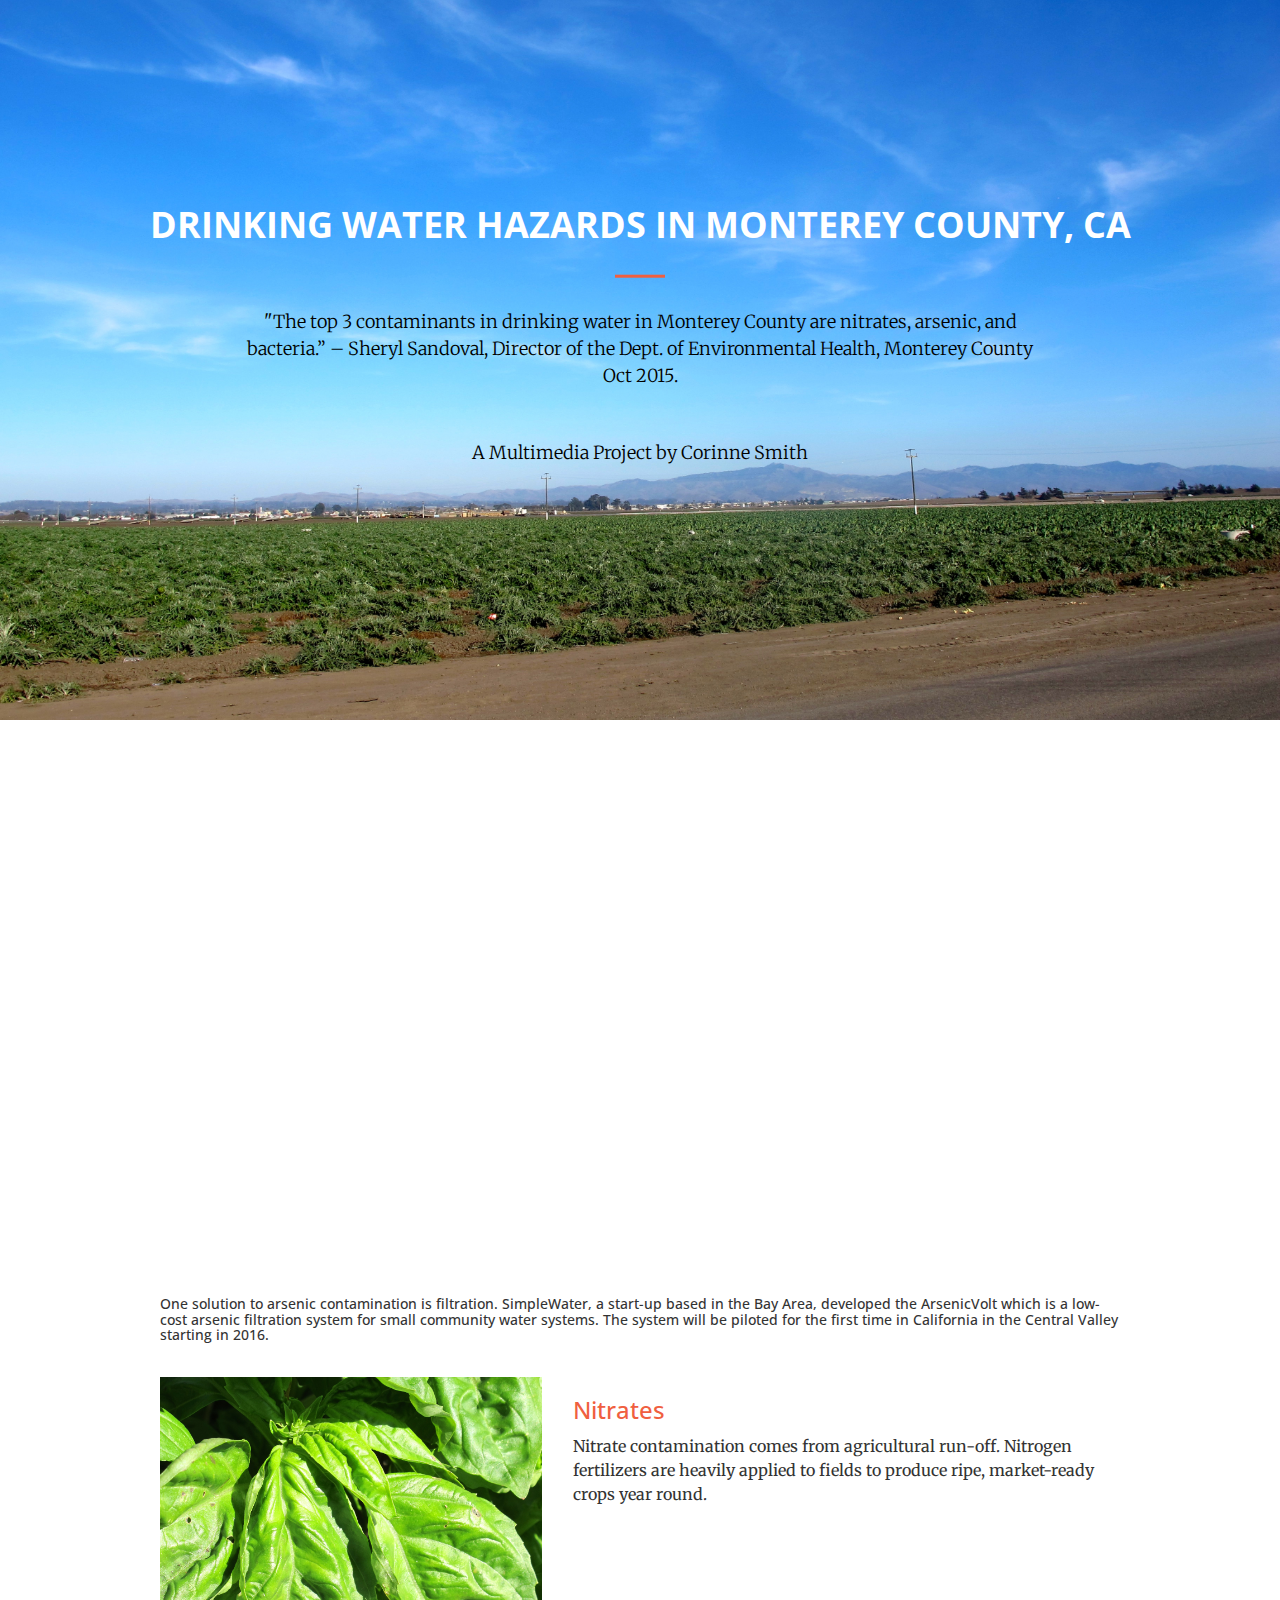
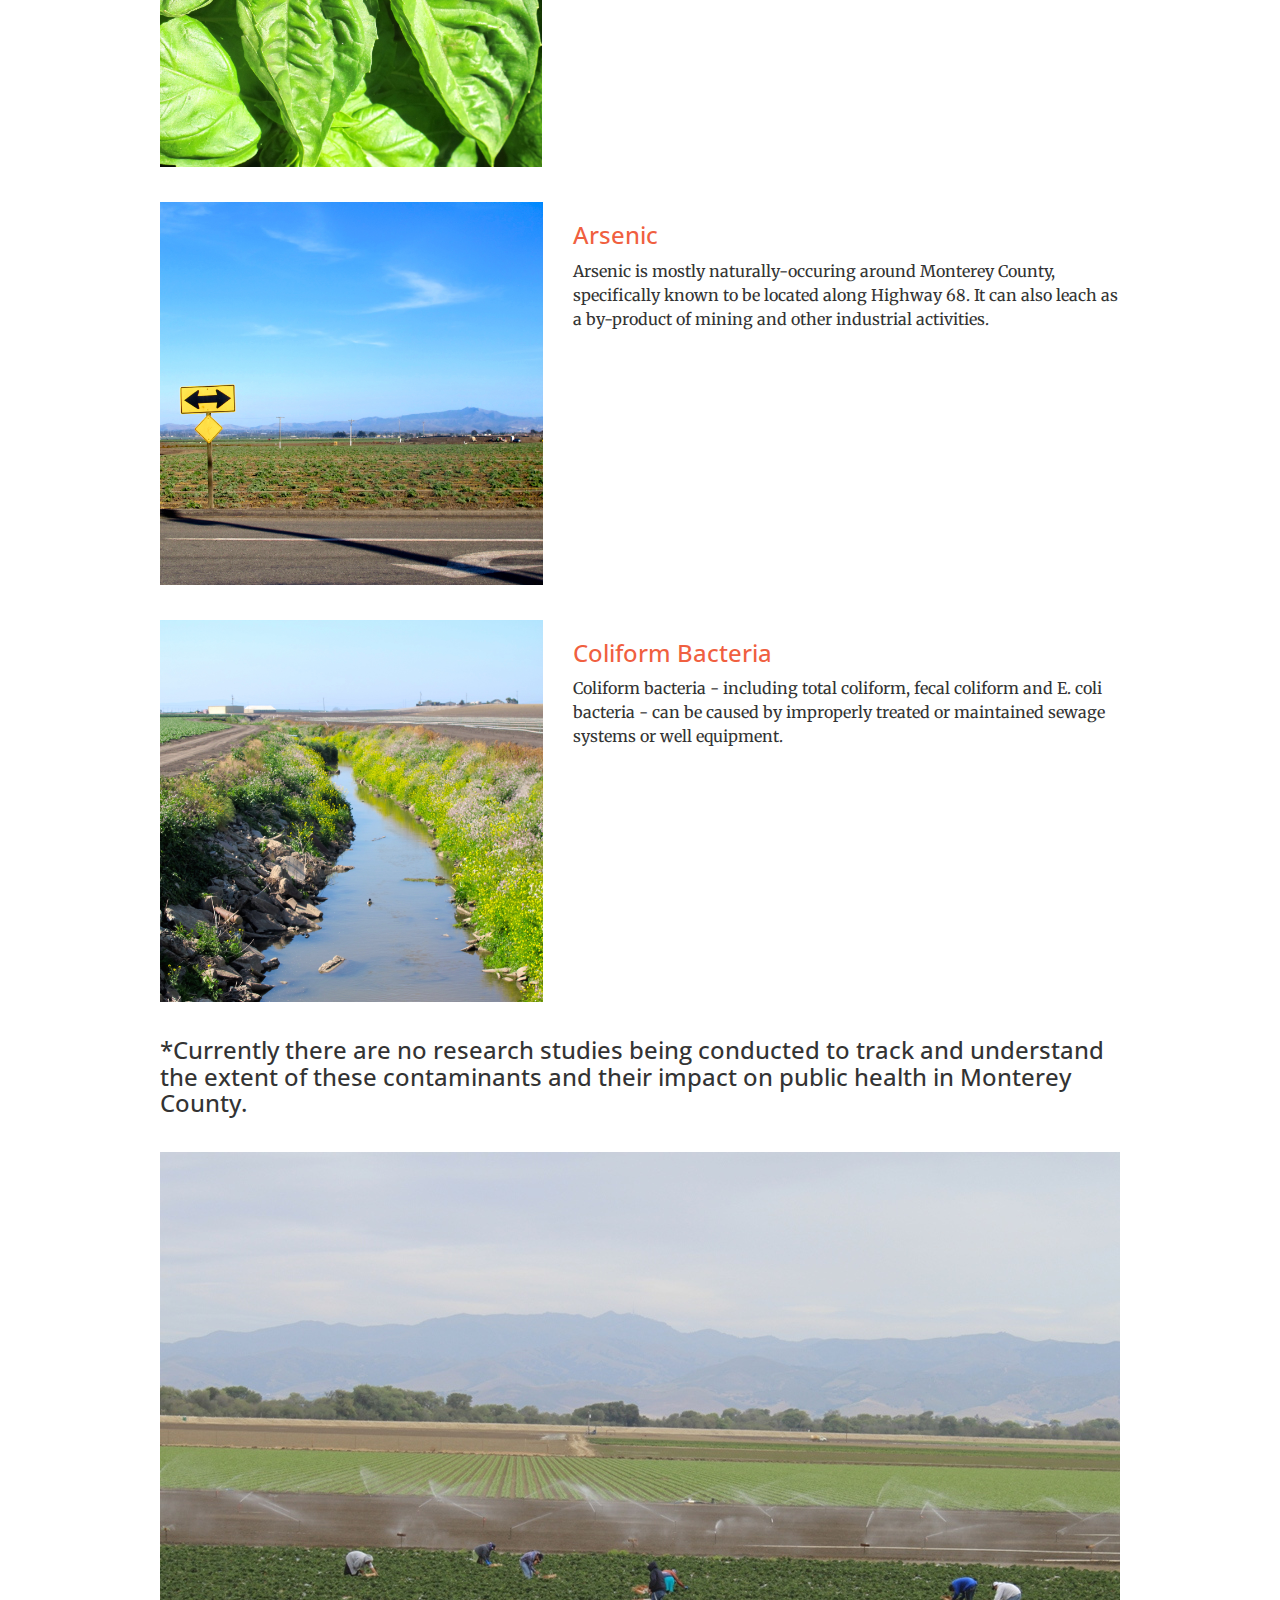
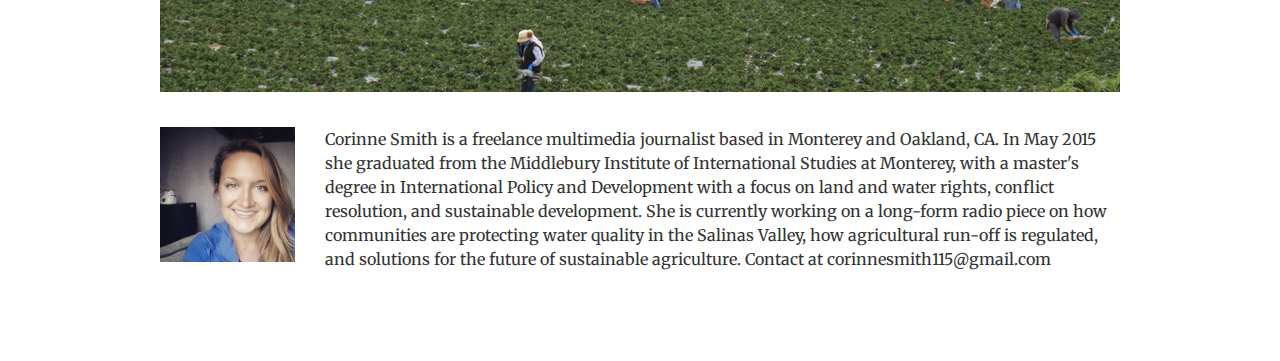
==== commit 1a321784: "My Portfolio" ====
--- a/Index.html
+++ b/Index.html
@@ -141,7 +141,7 @@
             </div>
                 </div>
                 
-<h3> *Currently there are no research studies being conducted to track and understand the extent of these contaminants' impact on public health in Monterey County.</h3>                
+<h3> *Currently there are no research studies being conducted to track and understand the extent of these contaminants and their impact on public health in Monterey County.</h3>                
                 
     <div class="row">
             <div class="col-md-12">
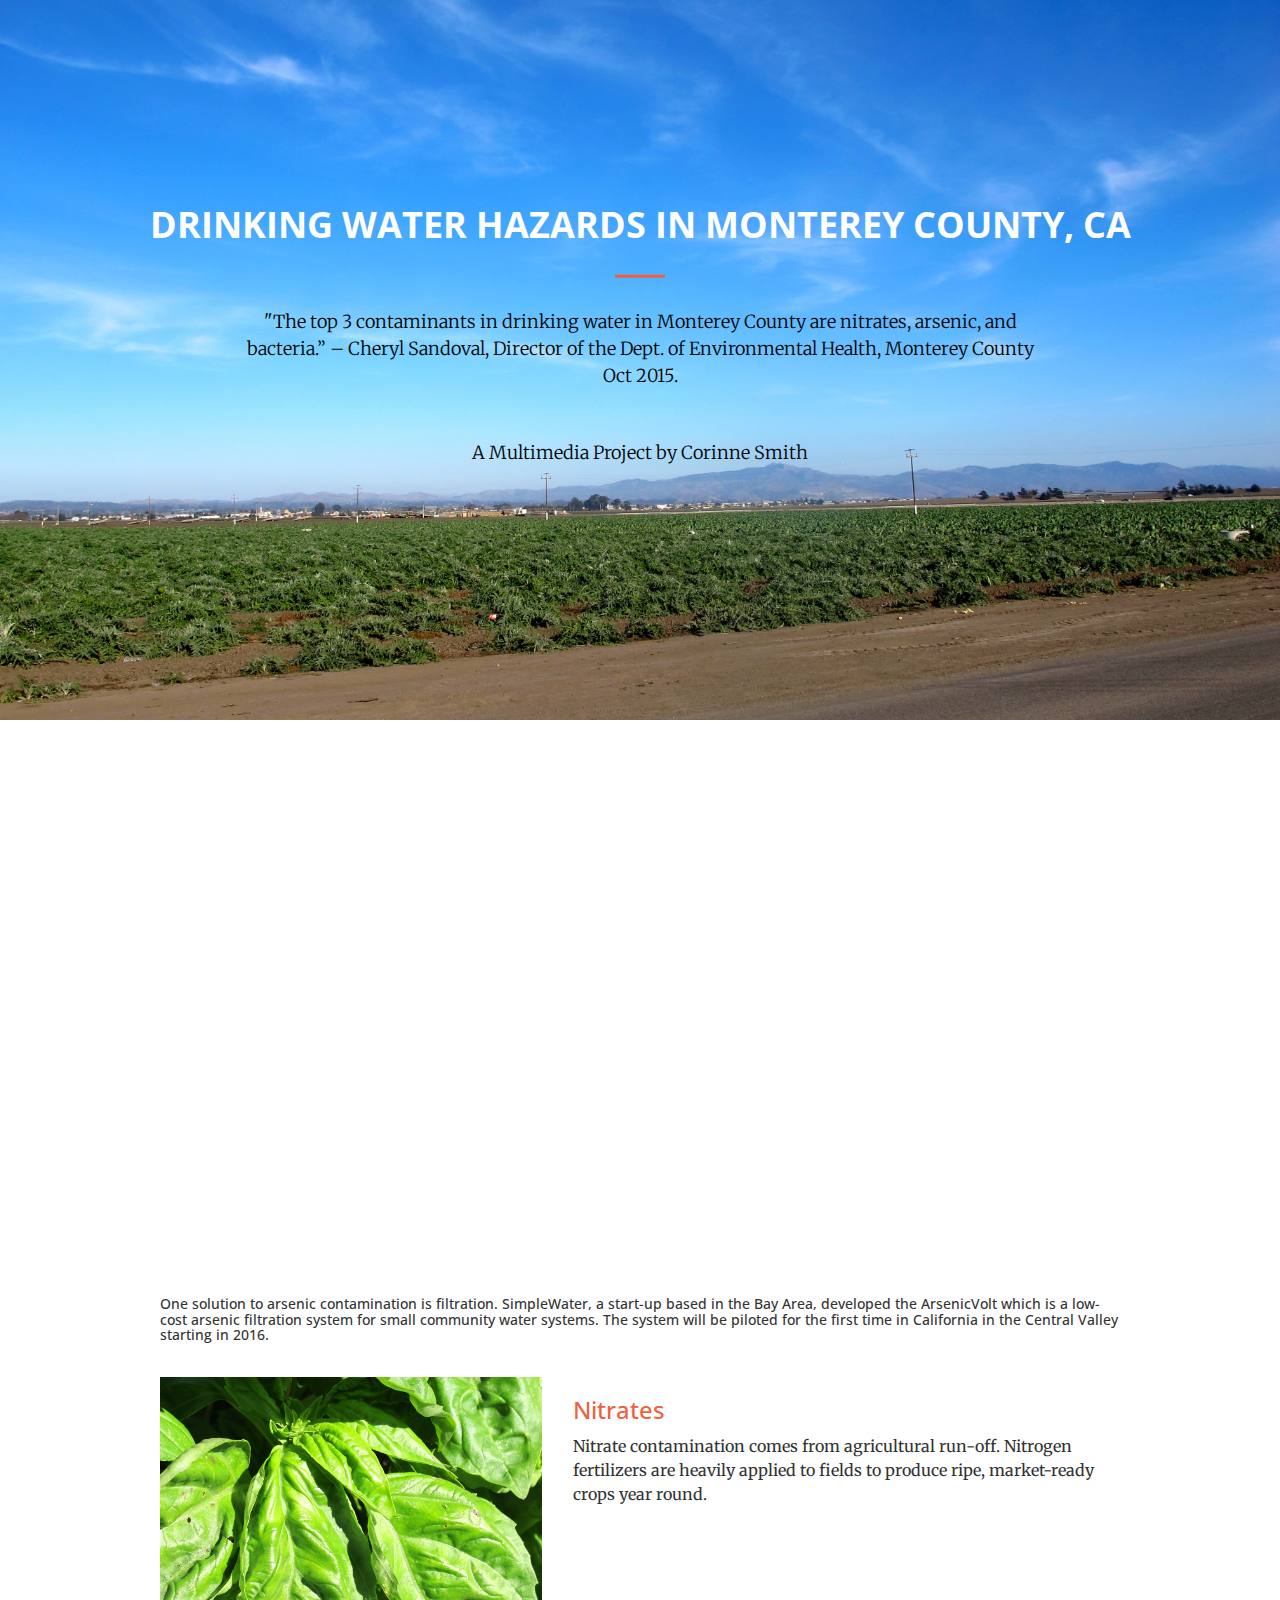
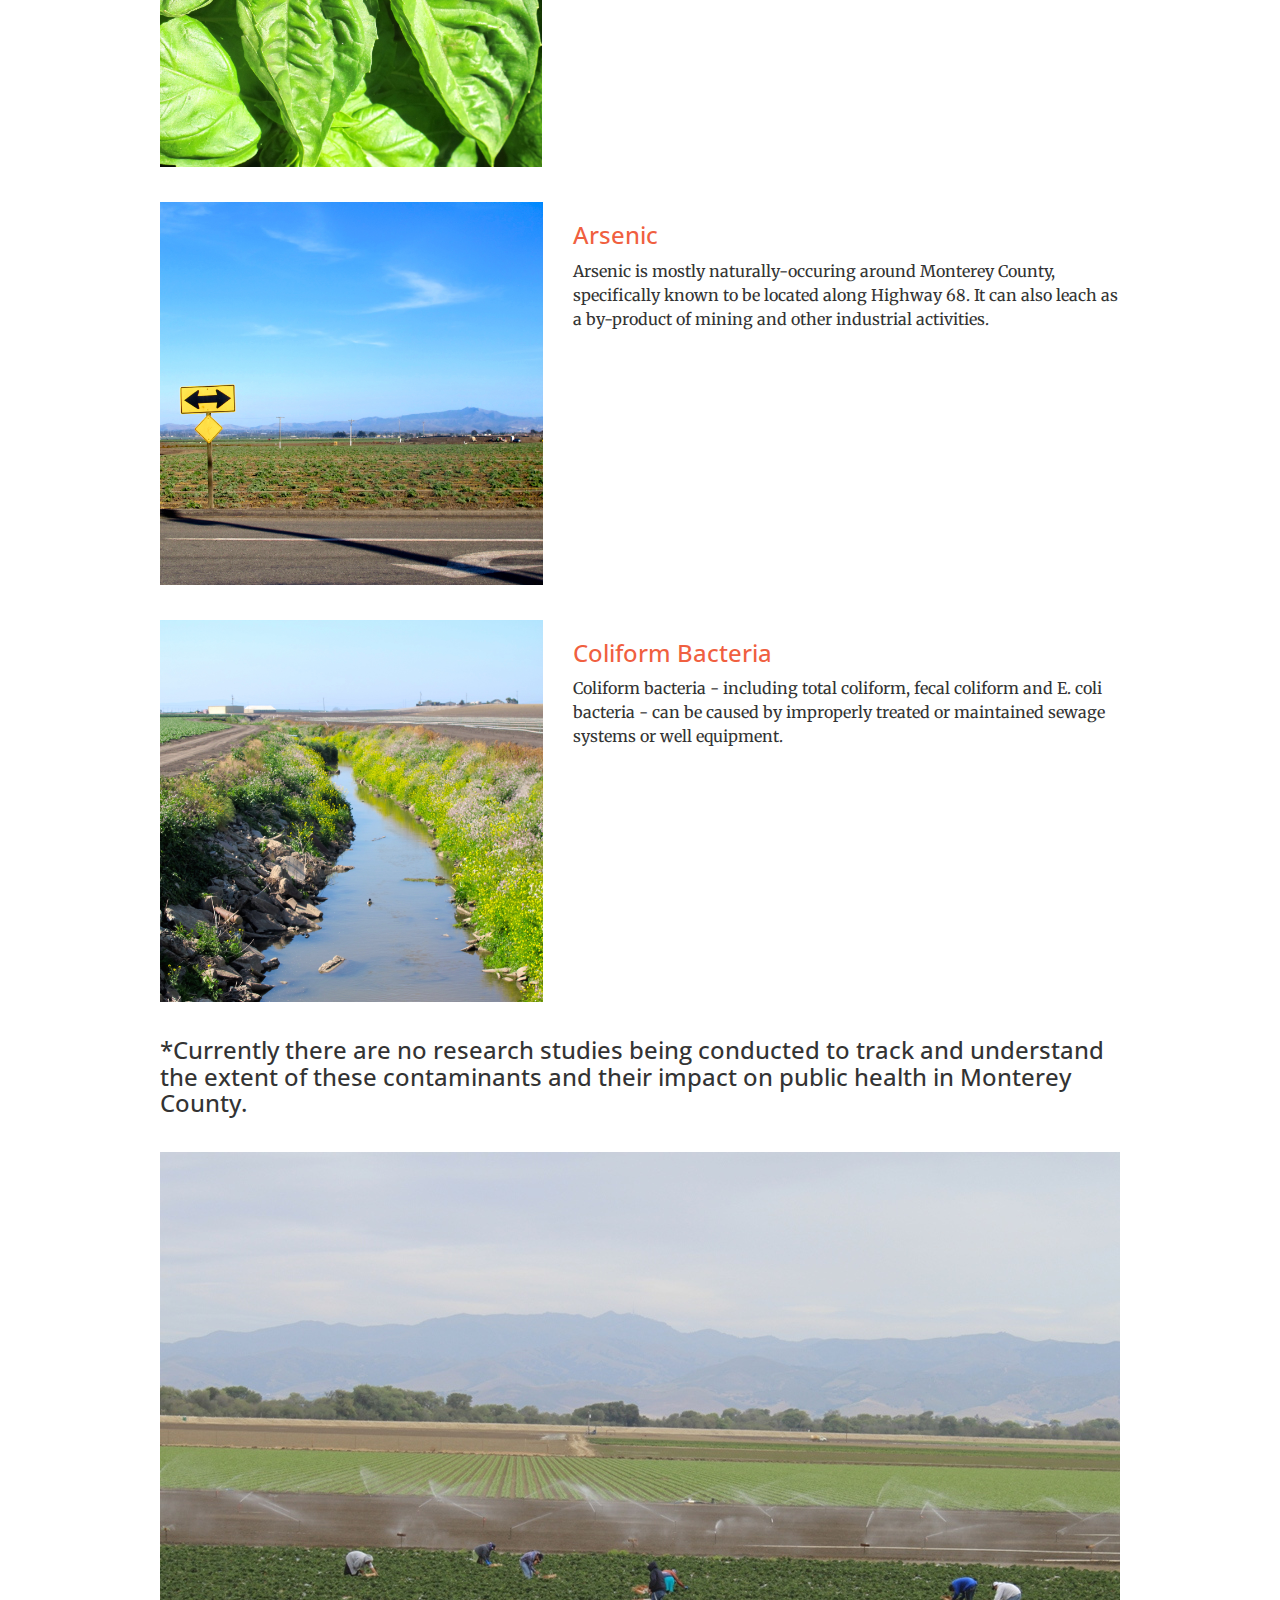
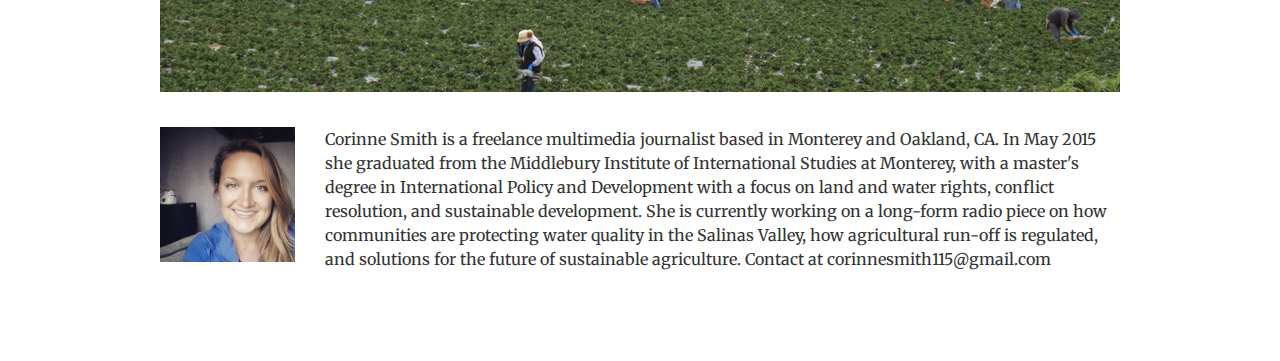
==== commit 3c2eeb29: "Portfolio" ====
--- a/Index.html
+++ b/Index.html
@@ -60,7 +60,7 @@
             <div class="header-content-inner">
                 <h1>Drinking Water Hazards in Monterey County, CA</h1>
                 <hr>
-                <p>"The top 3 contaminants in drinking water in Monterey County are nitrates, arsenic, and bacteria.”  – Sheryl Sandoval, Director of the Dept. of Environmental Health, Monterey County Oct 2015.</p>
+                <p>"The top 3 contaminants in drinking water in Monterey County are nitrates, arsenic, and bacteria.”  – Cheryl Sandoval, Director of the Dept. of Environmental Health, Monterey County Oct 2015.</p>
                 
     <p> A Multimedia Project by Corinne Smith </p>
                 
